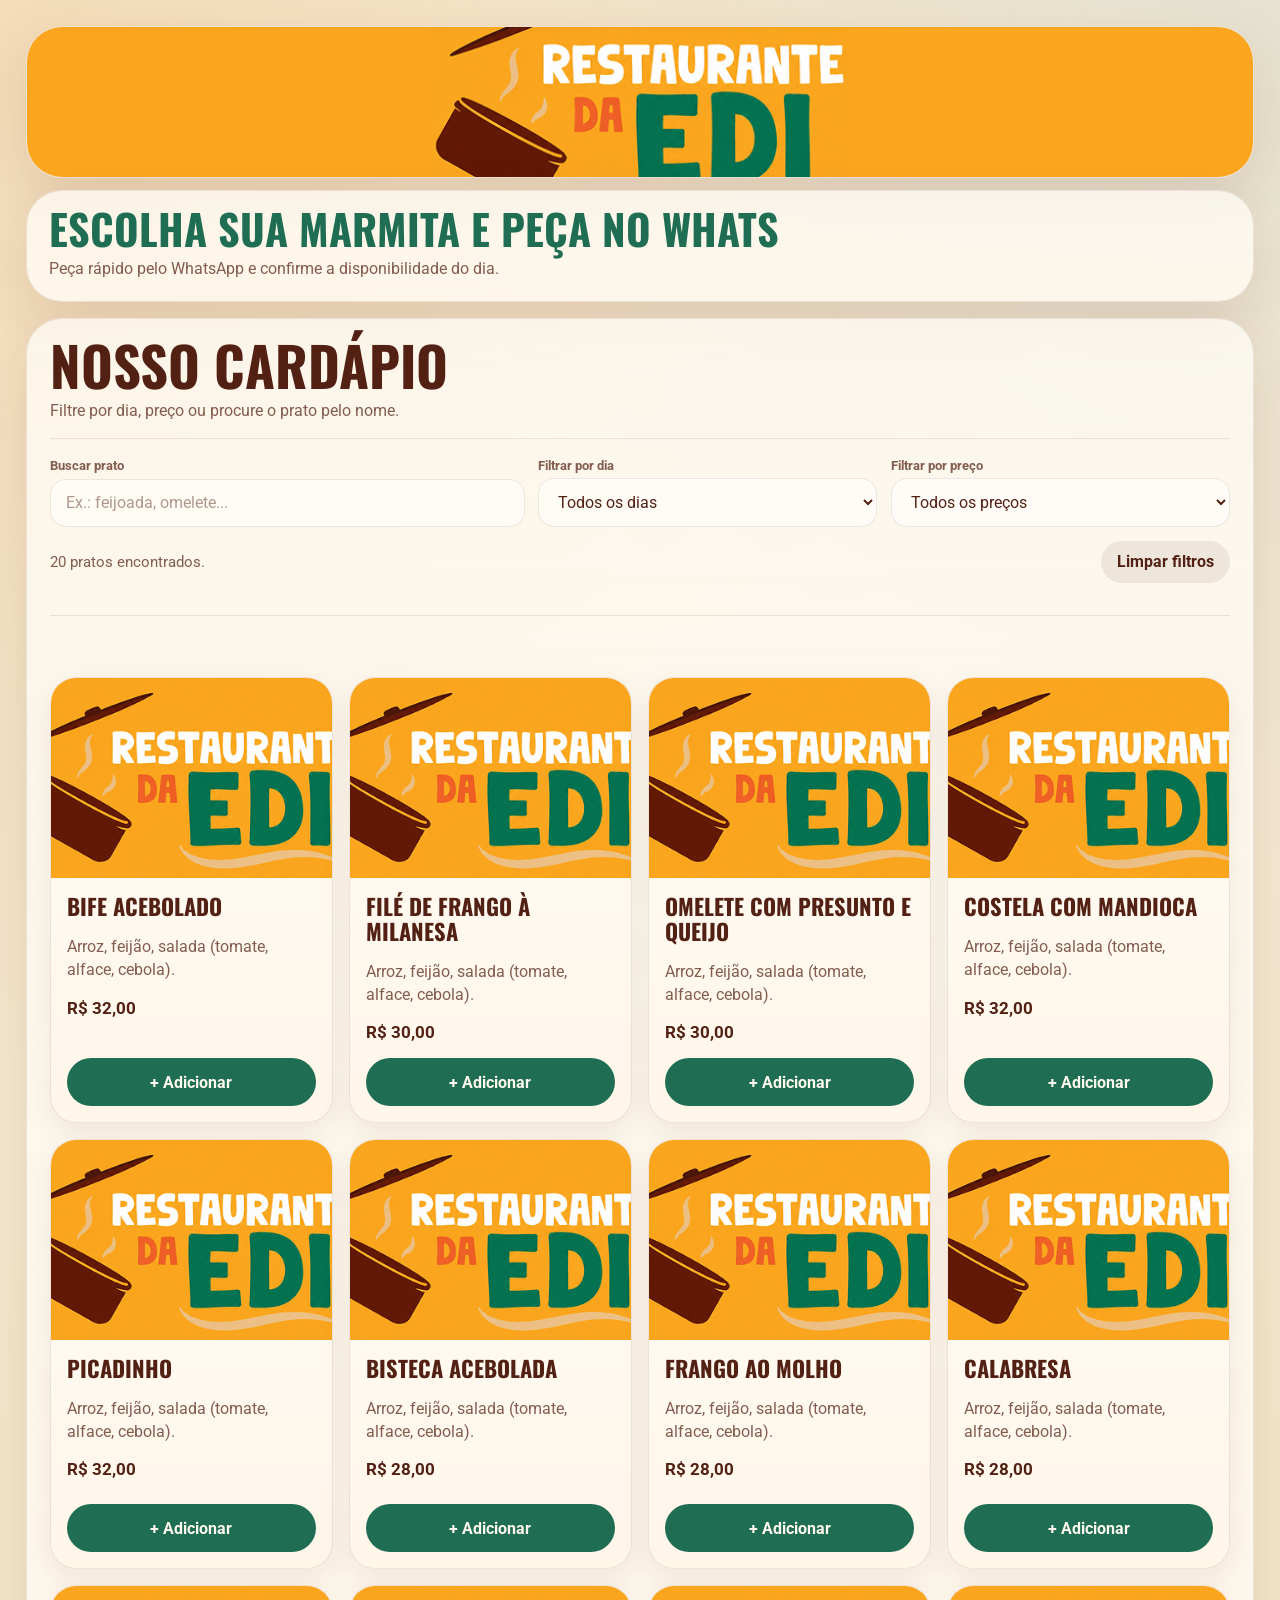
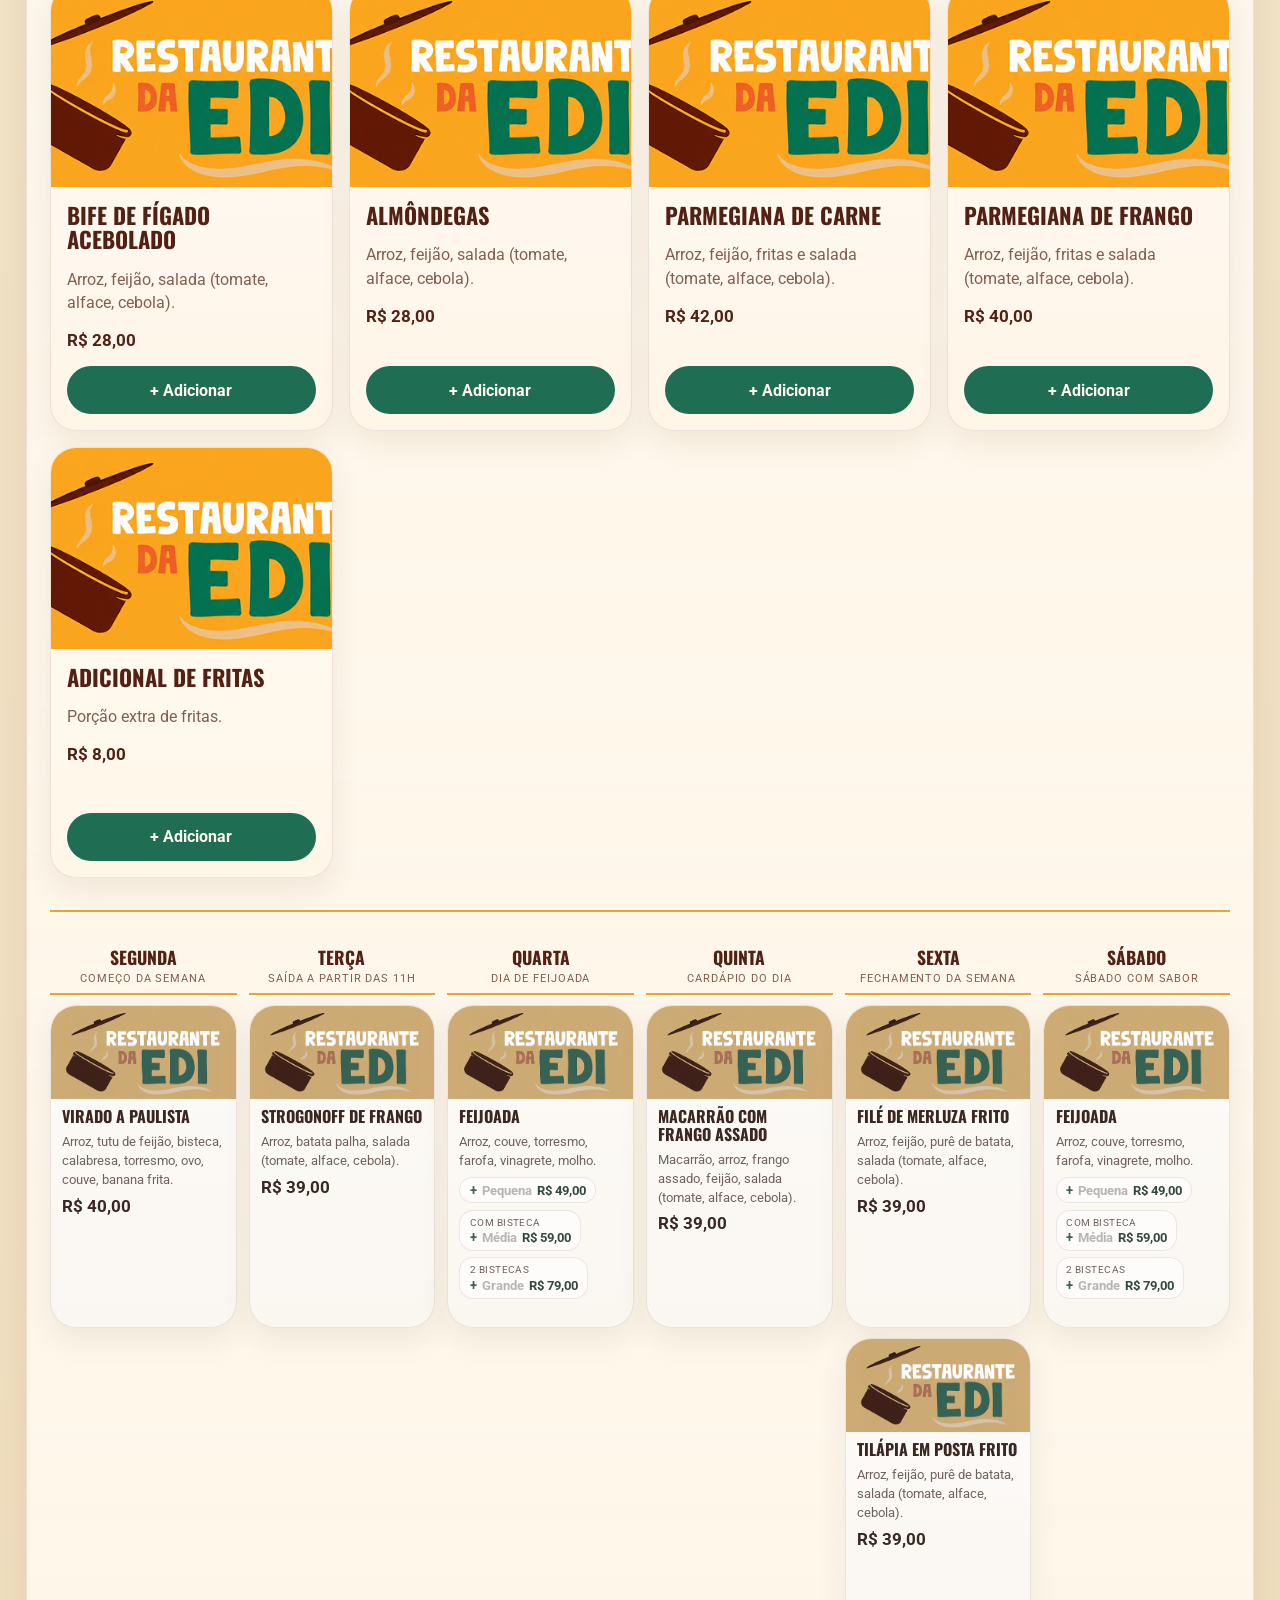
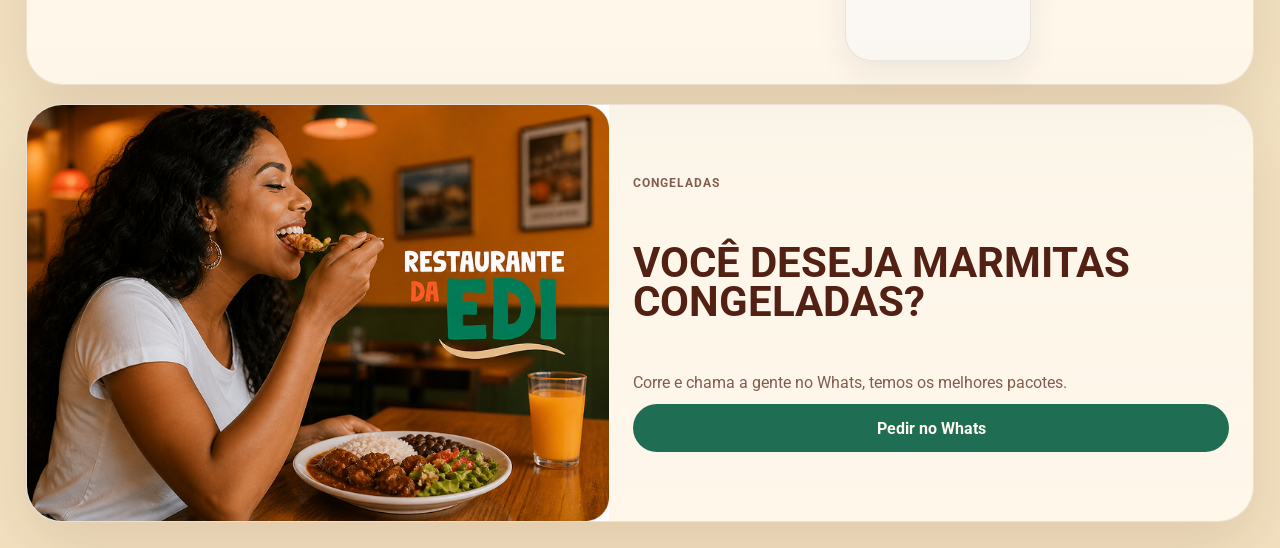
==== index.html @ 96c00e09 "feat: campo de observacoes no carrinho (ex: sem cebola)" ====
<!DOCTYPE html>
<html lang="pt-BR">
  <head>
    <meta charset="UTF-8" />
    <meta name="viewport" content="width=device-width, initial-scale=1.0" />
    <title>Restaurante da Edi | Marmitas do Dia</title>
    <meta
      name="description"
      content="Marmitas do dia do Restaurante da Edi com pedido rápido no WhatsApp."
    />
    <link
      rel="icon"
      href="data:image/svg+xml,%3Csvg xmlns='http://www.w3.org/2000/svg' viewBox='0 0 64 64'%3E%3Crect width='64' height='64' rx='18' fill='%23f5a623'/%3E%3Cpath d='M14 18h36v6H14zm0 11h36v6H14zm0 11h23v6H14z' fill='%23691807'/%3E%3C/svg%3E"
    />
    <link rel="preconnect" href="https://fonts.googleapis.com" />
    <link rel="preconnect" href="https://fonts.gstatic.com" crossorigin />
    <link
      href="https://fonts.googleapis.com/css2?family=Oswald:wght@400;500;600;700&family=Roboto:wght@400;500;700&display=swap"
      rel="stylesheet"
    />
    <link rel="stylesheet" href="./styles.css" />
  </head>
  <body class="site-public">
    <div class="page-shell">
      <main class="menu-page">
        <header class="hero">
          <div class="hero__media">
            <img class="hero__banner" src="./assets/hero.jpg" alt="Restaurante da Edi" />
          </div>
          <div class="hero__copy">
            <h1>Escolha sua marmita e peça no Whats</h1>
            <p class="hero__note">Peça rápido pelo WhatsApp e confirme a disponibilidade do dia.</p>
          </div>
        </header>

        <section class="menu-section" aria-labelledby="cardapio-title">
          <div class="section-header">
            <div>
              <h2 id="cardapio-title">Nosso cardápio</h2>
              <p class="section-header__note">Filtre por dia, preço ou procure o prato pelo nome.</p>
            </div>
          </div>

          <div class="menu-toolbar" aria-label="Busca e filtros">
            <label class="toolbar-field">
              <span>Buscar prato</span>
              <input id="search-input" type="search" placeholder="Ex.: feijoada, omelete..." />
            </label>

            <label class="toolbar-field">
              <span>Filtrar por dia</span>
              <select id="day-filter">
                <option value="todos">Todos os dias</option>
              </select>
            </label>

            <label class="toolbar-field">
              <span>Filtrar por preço</span>
              <select id="price-filter">
                <option value="todos">Todos os preços</option>
                <option value="ate-22">Até R$ 22,00</option>
                <option value="23-24">R$ 23,00 a R$ 24,00</option>
                <option value="25-mais">R$ 25,00 ou mais</option>
              </select>
            </label>
          </div>

          <div class="toolbar-meta" aria-live="polite">
            <p id="results-summary" class="toolbar-meta__summary"></p>
            <button id="clear-filters" class="toolbar-meta__clear" type="button">Limpar filtros</button>
          </div>

          <div class="content-layout">
            <div id="menu-status" class="menu-status" aria-live="polite"></div>
            <div id="menu-container" class="menu-grid"></div>
          </div>
        </section>

        <section class="cta-section" aria-label="Chamada do restaurante">
          <div class="cta-section__media">
            <img class="cta-panel__image" src="./assets/cta.jpg" alt="Cliente no Restaurante da Edi" />
          </div>
          <div class="cta-section__content">
            <p class="cta-panel__eyebrow">Congeladas</p>
            <h3>Você deseja marmitas congeladas?</h3>
            <p>Corre e chama a gente no Whats, temos os melhores pacotes.</p>
            <a class="cta-panel__button" href="#" id="main-whatsapp">Pedir no Whats</a>
          </div>
        </section>
      </main>
    </div>

    <div class="cart-fab" id="cart-fab" aria-label="Abrir carrinho">
      <svg class="cart-fab__icon" viewBox="0 0 511.728 511.728" width="24" height="24" fill="none"><path d="m147.925 379.116c-22.357-1.142-21.936-32.588-.001-33.68 62.135.216 226.021.058 290.132.103 17.535 0 32.537-11.933 36.481-29.017l36.404-157.641c2.085-9.026-.019-18.368-5.771-25.629s-14.363-11.484-23.626-11.484c-25.791 0-244.716-.991-356.849-1.438l-17.775-65.953c-4.267-15.761-18.65-26.768-34.978-26.768h-56.942c-8.284 0-15 6.716-15 15s6.716 15 15 15h56.942c2.811 0 5.286 1.895 6.017 4.592l68.265 253.276c-12.003.436-23.183 5.318-31.661 13.92-8.908 9.04-13.692 21.006-13.471 33.695.442 25.377 21.451 46.023 46.833 46.023h21.872c-3.251 6.824-5.076 14.453-5.076 22.501 0 28.95 23.552 52.502 52.502 52.502s52.502-23.552 52.502-52.502c0-8.049-1.826-15.677-5.077-22.501h94.716c-3.248 6.822-5.073 14.447-5.073 22.493 0 28.95 23.553 52.502 52.502 52.502 28.95 0 52.503-23.553 52.503-52.502 0-8.359-1.974-16.263-5.464-23.285 5.936-1.999 10.216-7.598 10.216-14.207 0-8.284-6.716-15-15-15zm91.799 52.501c0 12.408-10.094 22.502-22.502 22.502s-22.502-10.094-22.502-22.502c0-12.401 10.084-22.491 22.483-22.501h.038c12.399.01 22.483 10.1 22.483 22.501zm167.07 22.494c-12.407 0-22.502-10.095-22.502-22.502 0-12.285 9.898-22.296 22.137-22.493h.731c12.24.197 22.138 10.208 22.138 22.493-.001 12.407-10.096 22.502-22.504 22.502zm74.86-302.233c.089.112.076.165.057.251l-15.339 66.425h-51.942l8.845-67.023 58.149.234c.089.002.142.002.23.113zm-154.645 163.66v-66.984h53.202l-8.84 66.984zm-74.382 0-8.912-66.984h53.294v66.984zm-69.053 0h-.047c-3.656-.001-6.877-2.467-7.828-5.98l-16.442-61.004h54.193l8.912 66.984zm56.149-96.983-9.021-67.799 66.306.267v67.532zm87.286 0v-67.411l66.022.266-8.861 67.145zm-126.588-67.922 9.037 67.921h-58.287l-18.38-68.194zm237.635 164.905h-36.426l8.84-66.984h48.973l-14.137 61.217c-.784 3.396-3.765 5.767-7.25 5.767z" fill="white"/></svg>
      <span class="cart-fab__count" id="cart-count">0</span>
    </div>

    <div class="cart-overlay hidden" id="cart-overlay"></div>
    <div class="cart-drawer hidden" id="cart-drawer">
      <div class="cart-drawer__header">
        <h2>Seu pedido</h2>
        <button class="cart-drawer__close" id="cart-close" type="button">✕</button>
      </div>
      <div class="cart-drawer__items" id="cart-items"></div>
      <div class="cart-drawer__obs">
        <label class="toolbar-field">
          <span>Observações</span>
          <textarea id="cart-obs" rows="2" placeholder="Ex.: sem cebola, sem pimenta..."></textarea>
        </label>
      </div>
      <div class="cart-drawer__footer">
        <div class="cart-drawer__total">
          <span>Total</span>
          <span id="cart-total">R$ 0,00</span>
        </div>
        <a class="cart-drawer__button" href="#" id="cart-whatsapp" target="_blank">Pedir no Whats</a>
      </div>
    </div>

    <div class="toast hidden" id="cart-toast">
      <span>Adicionado ao carrinho</span>
      <span class="toast__sub">Deseja mais algum prato?</span>
    </div>

    <script src="./script.js"></script>
  </body>
</html>
---- styles.css ----
:root {
  --bg: #f5e7cb;
  --surface: rgba(255, 250, 240, 0.9);
  --surface-strong: #f0bf64;
  --surface-soft: rgba(255, 245, 227, 0.84);
  --surface-muted: rgba(112, 46, 16, 0.06);
  --text: #522114;
  --text-soft: rgba(82, 33, 20, 0.72);
  --accent: #e7a43b;
  --accent-deep: #c47e18;
  --green: #1f6d53;
  --green-strong: #16513e;
  --cream: #f3e1ba;
  --line: rgba(82, 33, 20, 0.1);
  --line-strong: rgba(82, 33, 20, 0.22);
  --shadow: 0 22px 60px rgba(87, 34, 13, 0.12);
  --shadow-soft: 0 12px 30px rgba(87, 34, 13, 0.08);
  --radius-xl: 36px;
  --radius-lg: 28px;
  --radius-md: 20px;
}

* {
  box-sizing: border-box;
}

html {
  scroll-behavior: smooth;
}

body {
  margin: 0;
  min-width: 320px;
  background:
    radial-gradient(circle at top left, rgba(231, 164, 59, 0.22), transparent 28%),
    radial-gradient(circle at top right, rgba(31, 109, 83, 0.08), transparent 22%),
    linear-gradient(180deg, #f7ecda 0%, var(--bg) 42%, #f2e1c0 100%);
  color: var(--text);
  font-family: "Roboto", sans-serif;
}

body.site-admin {
  background: linear-gradient(180deg, #f3efe7 0%, #ece6db 100%);
}

a {
  color: inherit;
  text-decoration: none;
}

img {
  display: block;
  max-width: 100%;
}

button,
a {
  -webkit-tap-highlight-color: transparent;
}

textarea,
input,
select,
button {
  font: inherit;
}

.page-shell {
  padding: 1rem;
}

.menu-page {
  max-width: 1240px;
  margin: 0 auto;
}

.hero-shell,
.menu-section,
.cta-section,
.hero__media,
.hero__copy {
  border: 1px solid var(--line);
  border-radius: var(--radius-xl);
  background: linear-gradient(180deg, rgba(255, 252, 246, 0.76), rgba(255, 248, 237, 0.92));
  box-shadow: var(--shadow);
}

.hero {
  display: grid;
  gap: 0.75rem;
}

.hero__media {
  overflow: hidden;
  padding: 0;
}

.hero__banner {
  width: 100%;
  aspect-ratio: 5 / 1;
  object-fit: cover;
  object-position: center;
}

.hero__copy {
  display: grid;
  gap: 0.55rem;
  padding: 1rem 1rem 1.1rem;
}

.hero__eyebrow,
.section-header__eyebrow,
.cta-panel__eyebrow,
.menu-card__eyebrow {
  margin: 0;
  font-size: 0.78rem;
  font-weight: 700;
  letter-spacing: 0.08em;
  text-transform: uppercase;
  color: var(--text-soft);
}

.hero h1,
.section-header h2,
.cta-panel h3,
.menu-card h3,
.admin-card h1,
.admin-card h2 {
  margin: 0;
  font-family: "Oswald", sans-serif;
}

.hero h1 {
  font-size: clamp(2.5rem, 8.5vw, 3.9rem);
  line-height: 0.94;
  text-transform: uppercase;
  color: var(--green);
}

.hero__note {
  margin: 0;
  max-width: 32rem;
  color: var(--text-soft);
  line-height: 1.5;
  font-size: 0.98rem;
}

.menu-section {
  margin-top: 1rem;
  padding: 1.2rem 1rem 1.1rem;
}

.section-header {
  display: grid;
  gap: 0.25rem;
  padding-bottom: 0.9rem;
  border-bottom: 1px solid var(--line);
}

.section-header__admin-link {
  display: inline-flex;
  align-items: center;
  justify-content: center;
  width: fit-content;
  min-height: 2.75rem;
  padding: 0.75rem 1rem;
  border: 1px solid var(--line);
  border-radius: 999px;
  background: rgba(255, 253, 248, 0.94);
  font-weight: 700;
}

body.site-admin .section-header__admin-link {
  background: #fff;
  border-color: rgba(82, 33, 20, 0.14);
}

.section-header h2 {
  font-size: clamp(2rem, 8vw, 3.4rem);
  line-height: 0.92;
  text-transform: uppercase;
}

.section-header__note {
  margin: 0.55rem 0 0;
  max-width: 34rem;
  color: var(--text-soft);
  line-height: 1.5;
}

.content-layout {
  display: grid;
  gap: 1rem;
  padding-top: 1.2rem;
  border-top: 1px solid var(--line);
}

.menu-status {
  min-height: 1.5rem;
  margin: 0;
  color: var(--text-soft);
  font-weight: 600;
}

.menu-status.is-error {
  color: #9f1d15;
}

.menu-status.is-success {
  color: var(--green);
}

.menu-toolbar {
  display: grid;
  gap: 0.85rem;
  padding-top: 1.2rem;
}

.toolbar-meta {
  display: flex;
  flex-wrap: wrap;
  align-items: center;
  justify-content: space-between;
  gap: 0.85rem;
  padding-top: 0.85rem;
  padding-bottom: 2rem;
}

.toolbar-meta__summary {
  margin: 0;
  color: var(--text-soft);
  font-size: 0.95rem;
}

.toolbar-meta__clear {
  border: 0;
  border-radius: 999px;
  background: rgba(82, 33, 20, 0.08);
  color: var(--text);
  padding: 0.72rem 1rem;
  font-weight: 700;
  cursor: pointer;
}

.toolbar-field {
  display: grid;
  gap: 0.35rem;
}

.toolbar-field span {
  font-size: 0.82rem;
  font-weight: 700;
  color: var(--text-soft);
}

.toolbar-field input,
.toolbar-field select,
textarea {
  width: 100%;
  min-height: 3rem;
  padding: 0.8rem 0.95rem;
  border: 1px solid var(--line);
  border-radius: 16px;
  background: rgba(255, 253, 248, 0.92);
  color: var(--text);
  box-shadow: inset 0 1px 0 rgba(255, 255, 255, 0.55);
}

textarea {
  min-height: 7rem;
  resize: vertical;
}

.toolbar-field input::placeholder {
  color: rgba(82, 33, 20, 0.46);
}

.menu-grid {
  display: block;
}

.menu-grid__empty {
  text-align: center;
  color: var(--text-soft);
  padding: 2rem 0;
}

.menu-daily-grid {
  display: grid;
  gap: 1rem;
  grid-template-columns: repeat(2, minmax(0, 1fr));
  padding-bottom: 2rem;
  border-bottom: 2px solid var(--accent);
  margin-bottom: 1.5rem;
}

.menu-days-row {
  display: grid;
  gap: 0.75rem;
  grid-template-columns: repeat(2, minmax(0, 1fr));
}

.menu-day-column {
  min-width: 0;
}

.menu-day-column__header {
  padding: 0.5rem 0.25rem;
  text-align: center;
  border-bottom: 2px solid var(--accent);
  margin-bottom: 0.65rem;
}

.menu-day-column__title {
  margin: 0;
  font-family: "Oswald", sans-serif;
  font-size: 1.1rem;
  text-transform: uppercase;
  color: var(--text);
}

.menu-day-column__kicker {
  margin: 0.15rem 0 0;
  font-size: 0.7rem;
  text-transform: uppercase;
  letter-spacing: 0.08em;
  color: var(--text-soft);
}

.menu-day-column--today .menu-day-column__header {
  background: linear-gradient(180deg, rgba(231, 164, 59, 0.12), transparent);
  border-bottom-color: var(--accent);
  border-radius: 14px 14px 0 0;
}

.menu-day-column--today .menu-day-column__title {
  color: var(--accent-deep);
}

.menu-day-column__badge {
  display: inline-flex;
  margin: 0.15rem 0 0;
  padding: 0.1rem 0.5rem;
  border-radius: 999px;
  background: var(--accent);
  color: #fff;
  font-size: 0.65rem;
  font-weight: 700;
  text-transform: uppercase;
  letter-spacing: 0.06em;
}

.menu-day-column__dishes {
  display: grid;
  gap: 0.65rem;
}

.menu-day-column .menu-card__photo {
  aspect-ratio: 4 / 2;
}

.menu-day-column .menu-card__body {
  gap: 0.4rem;
  padding: 0.6rem 0.7rem 0.7rem;
}

.menu-day-column .menu-card h3 {
  font-size: 1rem;
}

.menu-day-column .menu-card__description {
  font-size: 0.82rem;
}

.menu-day-column .menu-card__button {
  min-height: 2.2rem;
  padding: 0.55rem 0.8rem;
  font-size: 0.85rem;
}

.menu-card {
  overflow: hidden;
  display: flex;
  flex-direction: column;
  border: 1px solid var(--line);
  border-radius: 26px;
  background: linear-gradient(180deg, rgba(255, 251, 246, 0.98), rgba(255, 246, 232, 0.98));
  box-shadow: var(--shadow-soft);
  transition:
    transform 180ms ease,
    box-shadow 180ms ease,
    border-color 180ms ease;
}

.menu-card:hover,
.menu-card:focus-within {
  transform: translateY(-4px);
  box-shadow: 0 22px 50px rgba(87, 34, 13, 0.14);
  border-color: var(--line-strong);
}

.menu-card__photo {
  aspect-ratio: 4 / 2.85;
  background: var(--cream);
}

.menu-card__photo img {
  width: 100%;
  height: 100%;
  object-fit: cover;
}

.menu-card__body {
  display: flex;
  flex-direction: column;
  gap: 1rem;
  padding: 1rem;
  flex: 1;
}

.menu-card h3 {
  font-size: 1.4rem;
  line-height: 1.1;
  text-transform: uppercase;
}

.menu-card__description {
  margin: 0;
  color: var(--text-soft);
  line-height: 1.45;
}

.menu-card__price {
  display: inline-flex;
  width: fit-content;
  font-weight: 700;
  font-size: 1.05rem;
}

.menu-card__price--old {
  color: rgba(82, 33, 20, 0.58);
  text-decoration: line-through;
  font-size: 0.9rem;
  margin-left: 0.5rem;
}

.menu-card__button,
.cta-panel__button {
  display: inline-flex;
  align-items: center;
  justify-content: center;
  min-height: 3rem;
  padding: 0.9rem 1.15rem;
  border-radius: 999px;
  border: 0;
  background: var(--green);
  color: #fff9ef;
  font-weight: 700;
  cursor: pointer;
  transition:
    transform 180ms ease,
    background-color 180ms ease;
}

.menu-card__button {
  width: 100%;
  margin-top: auto;
}

.menu-card__button:hover,
.menu-card__button:focus-visible,
.cta-panel__button:hover,
.cta-panel__button:focus-visible {
  transform: translateY(-2px);
  background: var(--green-strong);
}

.menu-card__variants {
  display: flex;
  flex-wrap: wrap;
  gap: 0.4rem;
}

.menu-card__variant {
  display: flex;
  flex-direction: column;
  gap: 0.1rem;
  padding: 0.3rem 0.6rem;
  border: 1.5px solid var(--line);
  border-radius: 14px;
  background: rgba(255, 253, 248, 0.92);
  cursor: pointer;
  font-size: 0.8rem;
  transition: border-color 150ms ease, background-color 150ms ease;
}

.menu-card__variant-row {
  display: flex;
  align-items: center;
  gap: 0.3rem;
}

.menu-card__variant:hover {
  border-color: var(--accent);
}

.menu-card__variant.is-selected {
  border-color: var(--green);
  background: rgba(31, 109, 83, 0.08);
}

.menu-card__variant-desc {
  font-size: 0.65rem;
  color: var(--text-soft);
  text-transform: uppercase;
  letter-spacing: 0.04em;
}

.menu-card__variant-plus {
  font-weight: 700;
  color: var(--green);
}

.menu-card__variant-label {
  font-weight: 700;
}

.menu-card__variant-price {
  font-weight: 700;
  color: var(--green-strong);
}

.menu-card--disabled {
  opacity: 0.45;
  pointer-events: none;
  filter: grayscale(0.6);
}

.menu-card--today {
  border-color: var(--accent);
  box-shadow: 0 0 0 2px rgba(231, 164, 59, 0.25), var(--shadow-soft);
}

.menu-card--today .menu-card__button {
  background: var(--accent-deep);
}

.menu-card--variants .menu-card__button {
  margin-top: 0.5rem;
}

.hidden {
  display: none !important;
}

.admin-page {
  padding-bottom: 3rem;
}

.admin-auth-shell {
  min-height: 100vh;
  display: grid;
  place-items: center;
}

.admin-auth-card {
  width: min(100%, 520px);
  padding: 2rem 1.5rem;
  border: 1px solid rgba(82, 33, 20, 0.12);
  border-radius: 28px;
  background: rgba(255, 255, 255, 0.92);
  box-shadow: 0 18px 40px rgba(53, 35, 25, 0.08);
}

.admin-auth-card h1 {
  margin: 0 0 1.25rem;
  font-family: "Oswald", sans-serif;
  font-size: clamp(2rem, 5vw, 3rem);
  line-height: 0.95;
  text-transform: uppercase;
  text-align: center;
}

.admin-card {
  border: 1px solid var(--line);
  border-radius: var(--radius-xl);
  background: linear-gradient(180deg, rgba(255, 255, 255, 0.94), rgba(249, 247, 243, 0.98));
  box-shadow: 0 18px 40px rgba(53, 35, 25, 0.08);
  padding: 1.15rem;
}

.admin-card--nested {
  padding: 1rem;
  background: linear-gradient(180deg, rgba(255, 255, 255, 0.96), rgba(245, 241, 235, 0.96));
}

.admin-intro {
  max-width: 42rem;
  color: var(--text-soft);
  line-height: 1.5;
}

.admin-auth,
.admin-form {
  display: grid;
  gap: 0.9rem;
}

.admin-auth {
  margin-top: 0;
}

.admin-auth__button {
  justify-content: center;
}

.admin-panel {
  margin-top: 1.25rem;
}

.admin-grid {
  display: grid;
  gap: 1rem;
}

  .admin-list-header,
  .admin-actions,
  .admin-list__actions,
  .admin-form__row,
  .admin-checkboxes {
    grid-template-columns: repeat(2, minmax(0, 1fr));
  }

  .admin-list__item {
    grid-template-columns: 140px 1fr auto;
    align-items: center;
  }

  .admin-list__item .admin-list__actions {
    grid-column: auto;
  }

  .admin-auth {
    grid-template-columns: 1fr;
  }

.admin-list {
  display: grid;
  gap: 0.85rem;
}

.admin-list__item {
  display: grid;
  gap: 0.85rem;
  padding: 1rem;
  border: 1px solid rgba(82, 33, 20, 0.12);
  border-radius: var(--radius-md);
  background: #fff;
  align-items: start;
  grid-template-columns: 120px 1fr;
}

.admin-list__item .admin-list__actions {
  grid-column: 1 / -1;
}

.admin-list__visual {
  overflow: hidden;
  border-radius: 18px;
  background: var(--cream);
  aspect-ratio: 4 / 2.6;
}

.admin-list__thumb {
  width: 100%;
  height: 100%;
  object-fit: cover;
  display: block;
}

.admin-list__content {
  display: grid;
  gap: 0.35rem;
}

.admin-list__content h3 {
  margin: 0;
  font-family: "Oswald", sans-serif;
  font-size: 1.3rem;
  line-height: 1;
  text-transform: uppercase;
}

.admin-card h1,
.admin-card h2,
.admin-list__item h3 {
  text-transform: uppercase;
}

.admin-list__item p {
  margin: 0.35rem 0 0;
}

.admin-list__meta {
  display: flex;
  flex-wrap: wrap;
  gap: 0.5rem;
  margin-top: 0.75rem;
}

.admin-list__meta span,
.admin-list__eyebrow {
  display: inline-flex;
  width: fit-content;
  font-size: 0.85rem;
}

.admin-list__meta span {
  padding: 0.25rem 0.55rem;
  border-radius: 999px;
  background: rgba(255, 255, 255, 0.8);
  font-weight: 700;
}

.admin-list__eyebrow {
  font-weight: 700;
  letter-spacing: 0.06em;
  text-transform: uppercase;
  color: var(--text-soft);
}

.admin-secondary-button,
.admin-danger-button {
  display: inline-flex;
  align-items: center;
  justify-content: center;
  min-height: 2.75rem;
  padding: 0.8rem 1rem;
  border: 1px solid var(--line);
  border-radius: 18px;
  background: #fff;
  color: var(--text);
  font-weight: 700;
  cursor: pointer;
}

.admin-danger-button {
  border-color: rgba(159, 29, 21, 0.18);
  color: #9f1d15;
}

.admin-checkbox {
  display: inline-flex;
  align-items: center;
  gap: 0.5rem;
  font-weight: 700;
}

body.site-admin .toolbar-field input,
body.site-admin .toolbar-field select,
body.site-admin textarea {
  background: #fff;
}

body.site-admin .cta-panel__button {
  background: #2b5f4d;
}

body.site-admin .cta-panel__button:hover,
body.site-admin .cta-panel__button:focus-visible {
  background: #1d4739;
}

.admin-preview {
  display: none;
  overflow: hidden;
  border-radius: 18px;
  background: var(--cream);
  aspect-ratio: 4 / 2.6;
}

.admin-preview.is-visible {
  display: block;
}

.admin-preview img {
  width: 100%;
  height: 100%;
  object-fit: cover;
  display: block;
}

.admin-upload {
  position: relative;
  display: grid;
  place-items: center;
  min-height: 140px;
  padding: 1rem;
  border: 2px dashed var(--line-strong);
  border-radius: var(--radius-md);
  background: rgba(255, 253, 248, 0.92);
  cursor: pointer;
  transition: background-color 180ms ease, border-color 180ms ease;
}

.admin-upload:hover,
.admin-upload.is-dragover {
  background: rgba(231, 164, 59, 0.12);
  border-color: var(--accent);
}

.admin-upload__prompt {
  text-align: center;
  color: var(--text-soft);
}

.admin-upload__prompt p {
  margin: 0;
}

.admin-upload__link {
  display: inline;
  padding: 0;
  border: 0;
  background: none;
  color: var(--green);
  font-weight: 700;
  text-decoration: underline;
  cursor: pointer;
}

.admin-upload__hint {
  margin-top: 0.35rem !important;
  font-size: 0.82rem;
  opacity: 0.8;
}

.admin-upload__progress {
  position: absolute;
  inset: auto 1rem 0.6rem 1rem;
  display: none;
  height: 4px;
  border-radius: 999px;
  background: rgba(82, 33, 20, 0.12);
  overflow: hidden;
}

.admin-upload__progress.is-active {
  display: block;
}

.admin-upload__bar {
  width: 0%;
  height: 100%;
  border-radius: 999px;
  background: var(--green);
  transition: width 120ms ease;
}

.cta-panel__image {
  width: 100%;
  height: 100%;
  object-fit: cover;
}

.cta-section {
  display: grid;
  gap: 0;
  overflow: hidden;
  margin-top: 1.2rem;
}

.cta-section__media {
  min-height: 220px;
}

.cta-section__content {
  display: grid;
  gap: 0.55rem;
  padding: 1.2rem 1rem;
}

.cta-section h3 {
  font-size: clamp(1.8rem, 5vw, 2.6rem);
  line-height: 0.94;
  text-transform: uppercase;
}

.cta-section p {
  margin: 0;
  color: var(--text-soft);
  line-height: 1.5;
}

.cart-fab {
  position: fixed;
  bottom: 1.5rem;
  right: 1.5rem;
  width: 3.5rem;
  height: 3.5rem;
  border-radius: 50%;
  background: var(--green);
  color: #fff;
  display: none;
  align-items: center;
  justify-content: center;
  box-shadow: 0 6px 24px rgba(0, 0, 0, 0.2);
  cursor: pointer;
  z-index: 100;
  border: 0;
  transition: transform 150ms ease;
}

.cart-fab:hover {
  transform: scale(1.08);
}

.cart-fab.is-visible {
  display: flex;
}

.cart-fab__icon {
  display: flex;
  align-items: center;
  justify-content: center;
}

.cart-fab__count {
  position: absolute;
  top: -4px;
  right: -4px;
  min-width: 1.35rem;
  height: 1.35rem;
  border-radius: 999px;
  background: #c0392b;
  font-size: 0.72rem;
  font-weight: 700;
  display: flex;
  align-items: center;
  justify-content: center;
  padding: 0 4px;
}

.cart-overlay {
  position: fixed;
  inset: 0;
  background: rgba(0, 0, 0, 0.35);
  z-index: 200;
}

.cart-drawer {
  position: fixed;
  right: 0;
  top: 0;
  bottom: 0;
  width: min(100%, 400px);
  background: #fffdf6;
  z-index: 300;
  display: flex;
  flex-direction: column;
  box-shadow: -4px 0 30px rgba(0, 0, 0, 0.12);
  overflow: hidden;
}

.cart-drawer__header {
  display: flex;
  align-items: center;
  justify-content: space-between;
  padding: 1rem 1.15rem;
  border-bottom: 1px solid var(--line);
}

.cart-drawer__header h2 {
  margin: 0;
  font-family: "Oswald", sans-serif;
  font-size: 1.3rem;
  text-transform: uppercase;
}

.cart-drawer__close {
  width: 2.2rem;
  height: 2.2rem;
  border-radius: 50%;
  border: 0;
  background: rgba(82, 33, 20, 0.06);
  font-size: 1rem;
  color: var(--text);
  cursor: pointer;
  display: flex;
  align-items: center;
  justify-content: center;
}

.cart-drawer__items {
  flex: 1;
  overflow-y: auto;
  padding: 0.75rem 1.15rem;
}

.cart-drawer__obs {
  padding: 0.75rem 1.15rem;
  border-top: 1px solid rgba(82, 33, 20, 0.08);
}

.cart-drawer__obs textarea {
  min-height: 3.5rem;
  font-size: 0.88rem;
}

.cart-drawer__footer {
  padding: 0.85rem 1.15rem;
  border-top: 1px solid var(--line);
}

.cart-drawer__total {
  display: flex;
  justify-content: space-between;
  font-weight: 700;
  font-size: 1.1rem;
  margin-bottom: 0.75rem;
}

.cart-drawer__button {
  display: flex;
  align-items: center;
  justify-content: center;
  width: 100%;
  min-height: 3rem;
  border-radius: 999px;
  background: var(--green);
  color: #fff;
  font-weight: 700;
  transition: background-color 180ms ease;
}

.cart-drawer__button:hover {
  background: var(--green-strong);
}

.cart-item {
  display: flex;
  align-items: center;
  justify-content: space-between;
  padding: 0.65rem 0;
  border-bottom: 1px solid rgba(82, 33, 20, 0.06);
  gap: 0.5rem;
}

.cart-item__info {
  display: grid;
  gap: 0.15rem;
}

.cart-item__name {
  font-weight: 700;
  font-size: 0.95rem;
}

.cart-item__day {
  font-size: 0.75rem;
  color: var(--text-soft);
}

.cart-item__price {
  font-weight: 700;
  color: var(--green-strong);
  font-size: 0.9rem;
}

.cart-item__qty {
  display: flex;
  align-items: center;
  gap: 0.5rem;
  flex-shrink: 0;
}

.cart-item__btn {
  width: 1.8rem;
  height: 1.8rem;
  border-radius: 50%;
  border: 1px solid var(--line);
  background: #fff;
  font-weight: 700;
  font-size: 0.95rem;
  cursor: pointer;
  display: flex;
  align-items: center;
  justify-content: center;
  color: var(--text);
}

.cart-item__btn:hover {
  background: rgba(82, 33, 20, 0.04);
}

.toast {
  position: fixed;
  bottom: 6rem;
  left: 50%;
  transform: translateX(-50%);
  display: flex;
  flex-direction: column;
  align-items: center;
  gap: 0.2rem;
  padding: 0.8rem 1.5rem;
  background: var(--green-strong);
  color: #fff;
  border-radius: 16px;
  font-weight: 700;
  font-size: 0.95rem;
  z-index: 150;
  box-shadow: 0 8px 30px rgba(0, 0, 0, 0.18);
  animation: toast-in 300ms ease;
  pointer-events: none;
}

.toast__sub {
  font-weight: 400;
  font-size: 0.8rem;
  opacity: 0.85;
}

@keyframes toast-in {
  from {
    opacity: 0;
    transform: translateX(-50%) translateY(12px);
  }
  to {
    opacity: 1;
    transform: translateX(-50%) translateY(0);
  }
}

.hero,
.menu-section,
.menu-card,
.cta-section {
  animation: rise 520ms ease both;
}

.menu-card:nth-child(2) {
  animation-delay: 60ms;
}

.menu-card:nth-child(3) {
  animation-delay: 100ms;
}

.menu-card:nth-child(4) {
  animation-delay: 140ms;
}

@keyframes rise {
  from {
    opacity: 0;
    transform: translateY(16px);
  }
  to {
    opacity: 1;
    transform: translateY(0);
  }
}

@media (min-width: 720px) {
  .page-shell {
    padding: 1.3rem;
  }

  .hero__copy,
  .menu-section {
    padding-inline: 1.2rem;
  }

  .hero__copy {
    grid-template-columns: minmax(0, 1fr);
    padding: 1.1rem 1.3rem 1.2rem;
  }

  .section-header {
    grid-template-columns: 1fr auto;
    align-items: end;
  }

  .menu-toolbar {
    grid-template-columns: 1.4fr 1fr 1fr;
    align-items: end;
  }

  .admin-auth,
  .admin-form__row,
  .admin-list-header,
  .admin-actions,
  .admin-list__actions,
  .admin-checkboxes {
    grid-template-columns: repeat(2, minmax(0, 1fr));
  }

  .admin-auth {
    grid-template-columns: 1fr;
  }

  .menu-daily-grid {
    grid-template-columns: repeat(4, minmax(0, 1fr));
  }

  .menu-days-row {
    grid-template-columns: repeat(3, minmax(0, 1fr));
  }

  .menu-day__items,
  .admin-grid {
    grid-template-columns: repeat(2, minmax(0, 1fr));
  }

  .cta-section {
    grid-template-columns: minmax(280px, 0.95fr) minmax(0, 1.05fr);
    align-items: stretch;
  }
}

@media (min-width: 980px) {
  .page-shell {
    padding: 1.6rem;
  }

  .hero__copy {
    padding: 1.15rem 1.4rem 1.25rem;
  }

  .hero h1 {
    font-size: 42px;
  }

  .hero__banner {
    height: 150px;
    aspect-ratio: auto;
  }

  .menu-section {
    padding: 1.35rem 1.45rem 1.45rem;
  }

  .content-layout {
    padding-top: 1.35rem;
  }

  .menu-daily-grid {
    grid-template-columns: repeat(4, minmax(0, 1fr));
  }

  .menu-days-row {
    grid-template-columns: repeat(6, minmax(0, 1fr));
  }

  .menu-card__body {
    min-height: 228px;
    align-content: start;
  }

  .cta-section__media {
    min-height: 100%;
  }

  .cta-section__content {
    align-content: center;
    padding: 1.5rem;
  }
}

@media (min-width: 1180px) {
  .menu-grid {
    gap: 1.2rem;
    grid-template-columns: repeat(4, minmax(0, 1fr));
  }

  .menu-daily-grid {
    grid-template-columns: repeat(4, minmax(0, 1fr));
  }

  .menu-day__items {
    grid-template-columns: repeat(3, minmax(0, 1fr));
  }
}

@media (max-width: 430px) {
  .hero h1 {
    font-size: clamp(2.6rem, 10vw, 3.4rem);
  }

  .menu-card h3 {
    font-size: 1.5rem;
  }
}

@media (prefers-reduced-motion: reduce) {
  html {
    scroll-behavior: auto;
  }

  *,
  *::before,
  *::after {
    animation: none !important;
    transition: none !important;
  }
}
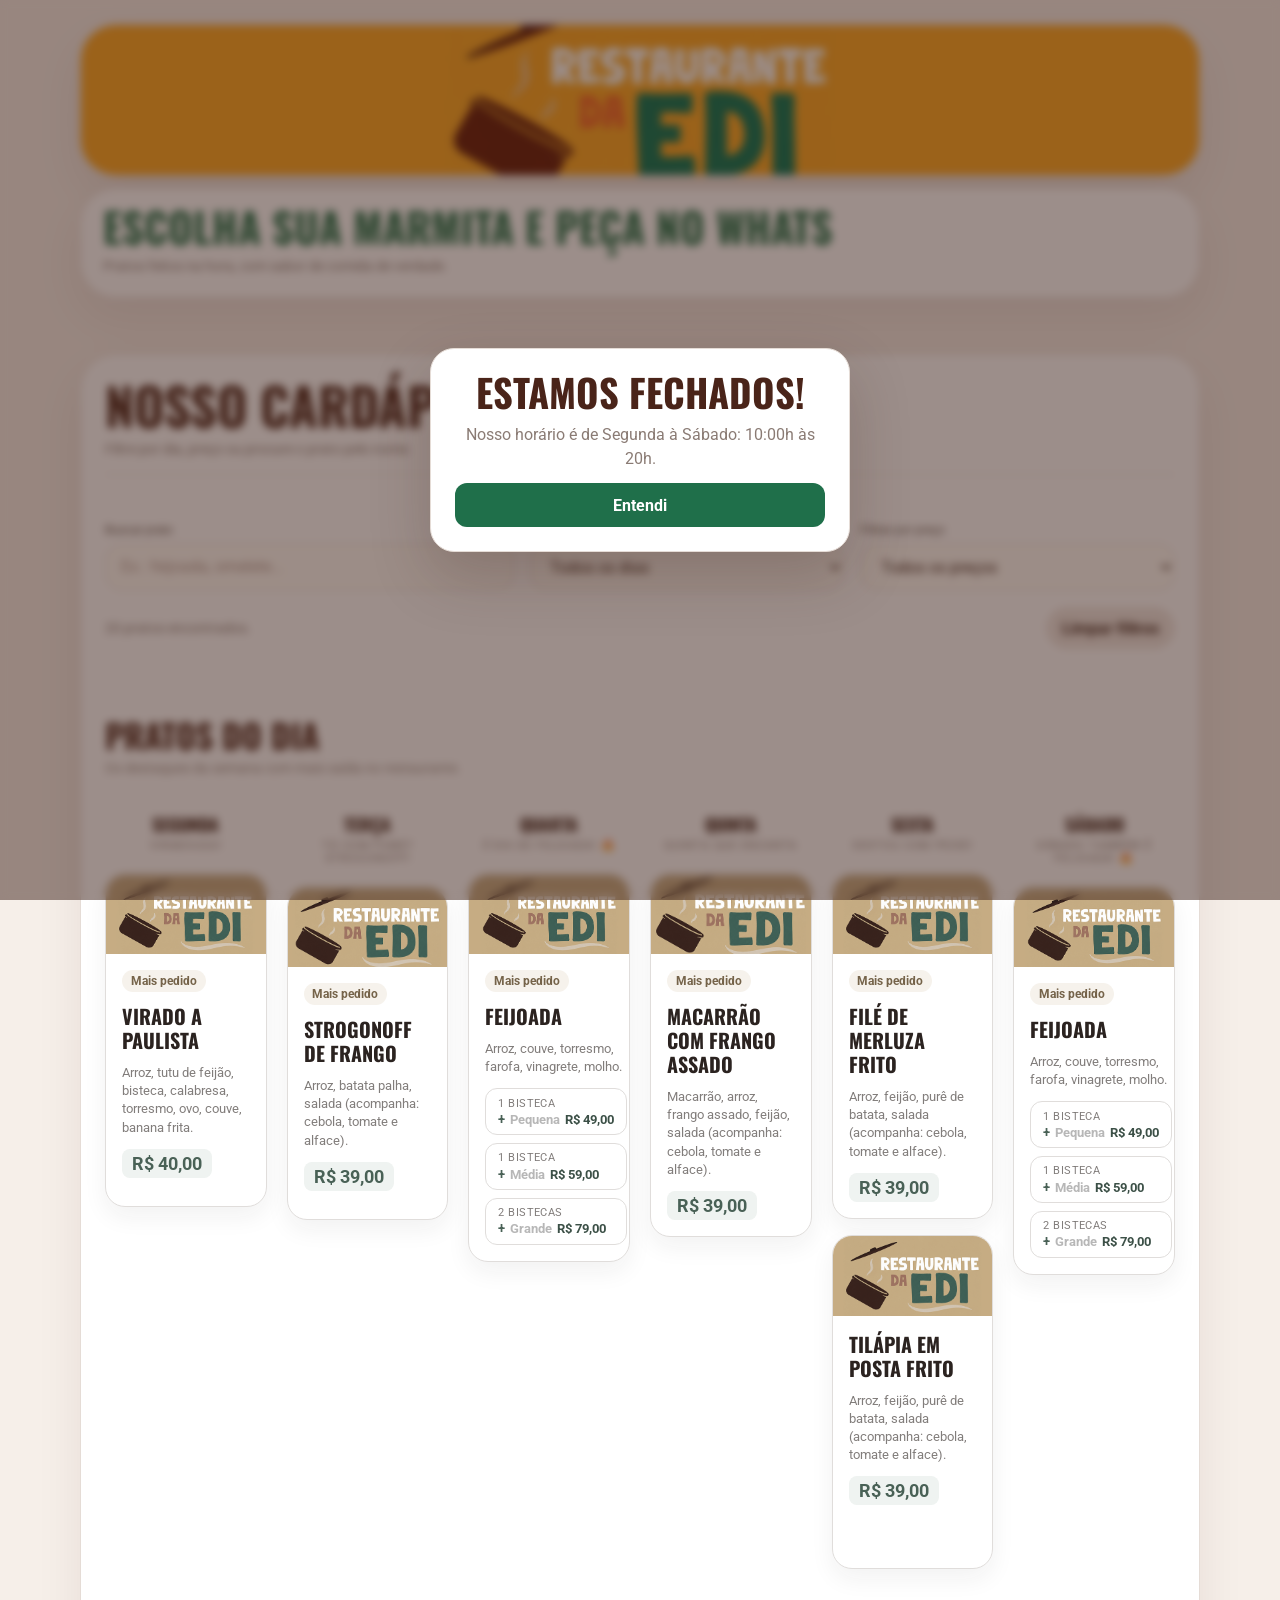
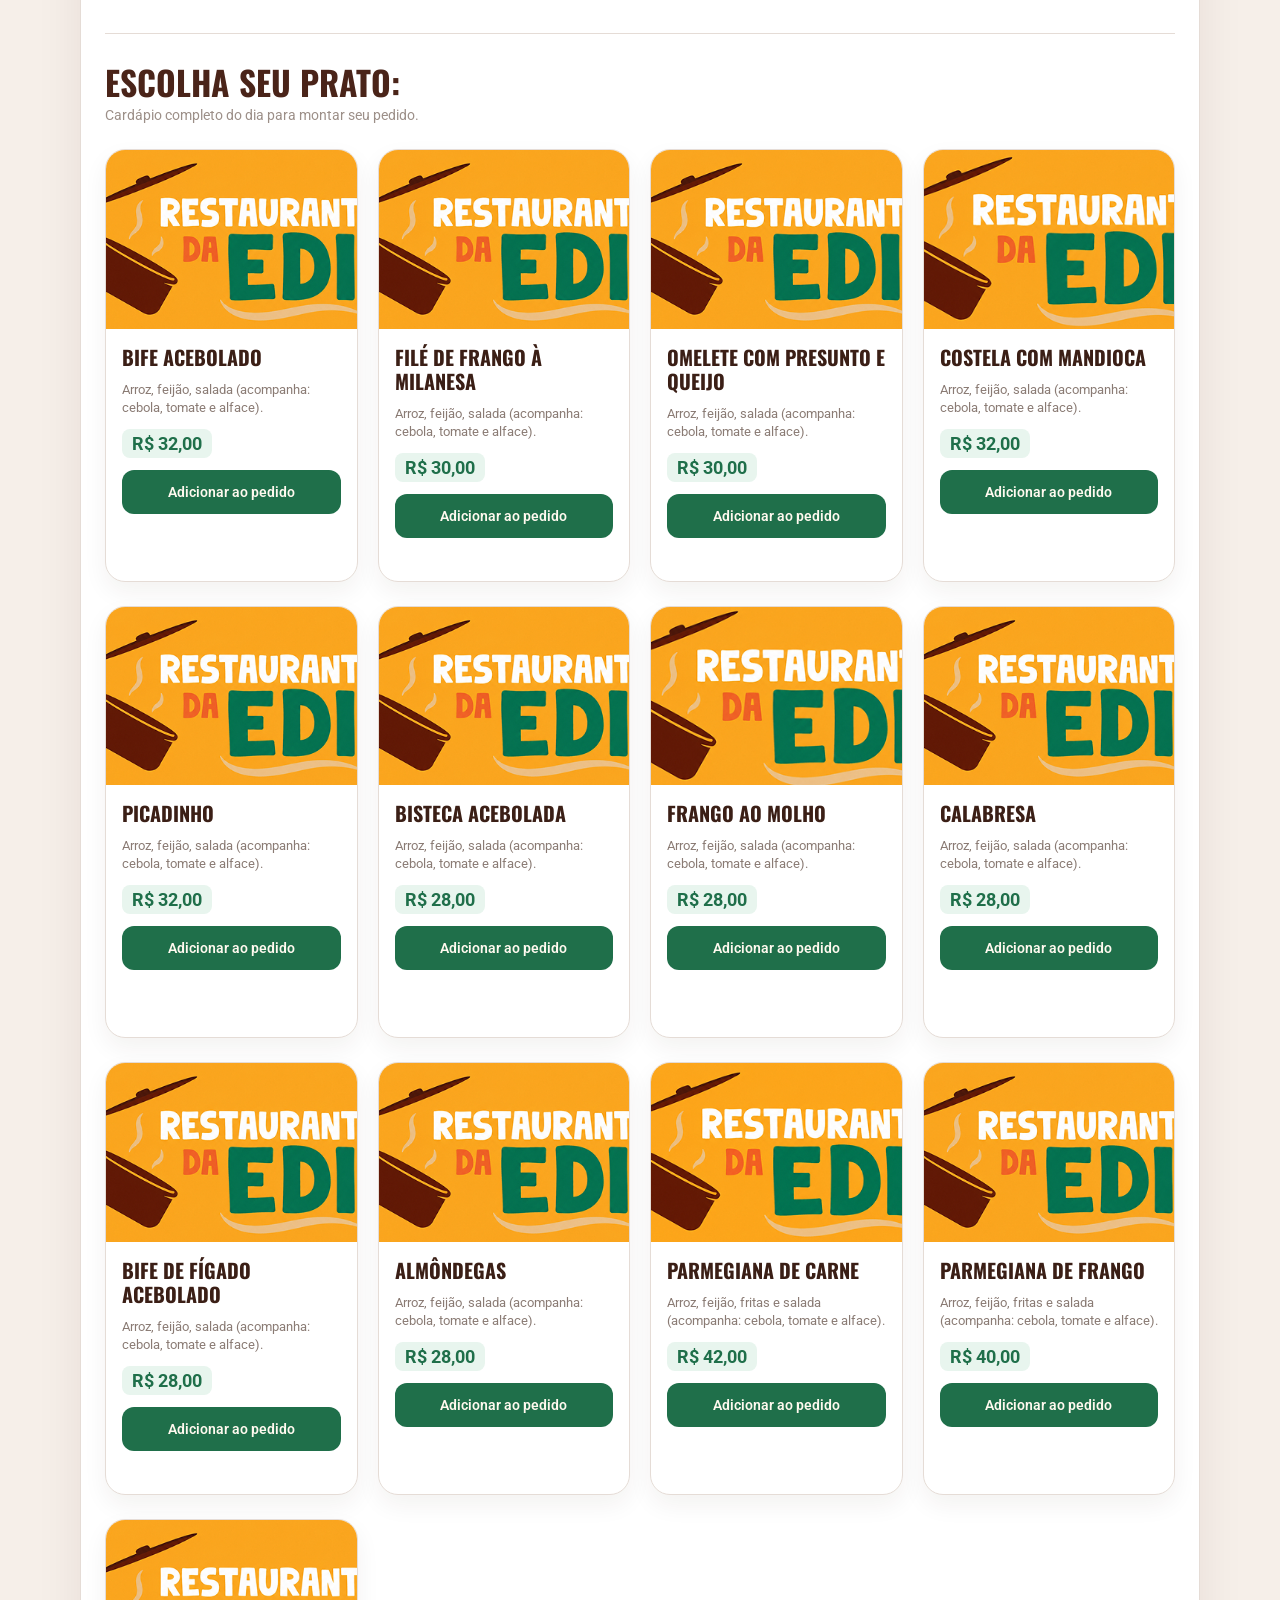
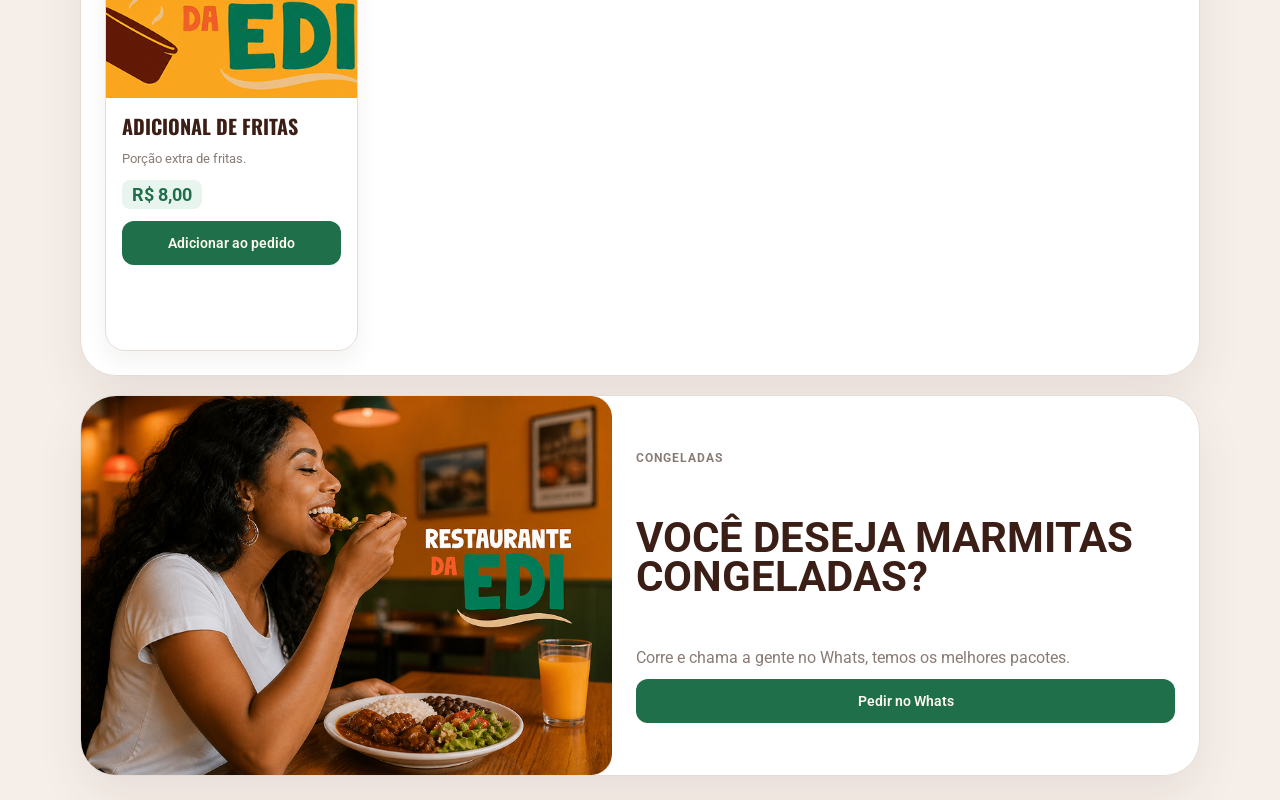
==== commit cfbb0f50: "feat: refresh cardapio ui and photo mapping" ====
--- a/index.html
+++ b/index.html
@@ -29,7 +29,7 @@
           </div>
           <div class="hero__copy">
             <h1>Escolha sua marmita e peça no Whats</h1>
-            <p class="hero__note">Peça rápido pelo WhatsApp e confirme a disponibilidade do dia.</p>
+            <p class="hero__note">Pratos feitos na hora, com sabor de comida de verdade.</p>
           </div>
         </header>
 
@@ -58,9 +58,9 @@
               <span>Filtrar por preço</span>
               <select id="price-filter">
                 <option value="todos">Todos os preços</option>
-                <option value="ate-22">Até R$ 22,00</option>
-                <option value="23-24">R$ 23,00 a R$ 24,00</option>
-                <option value="25-mais">R$ 25,00 ou mais</option>
+                <option value="ate-30">Até R$30</option>
+                <option value="ate-40">Até R$40</option>
+                <option value="40-mais">Acima de R$40</option>
               </select>
             </label>
           </div>
@@ -122,6 +122,15 @@
       <span class="toast__sub">Deseja mais algum prato?</span>
     </div>
 
+    <div class="site-overlay hidden" id="closed-overlay" aria-hidden="true">
+      <div class="site-overlay__backdrop"></div>
+      <div class="site-overlay__dialog" role="dialog" aria-modal="true" aria-labelledby="closed-overlay-title">
+        <h2 id="closed-overlay-title">Estamos fechados!</h2>
+        <p>Nosso horário é de Segunda à Sábado: 10:00h às 20h.</p>
+        <button class="site-overlay__button" id="closed-overlay-close" type="button">Entendi</button>
+      </div>
+    </div>
+
     <script src="./script.js"></script>
   </body>
 </html>
--- a/styles.css
+++ b/styles.css
@@ -1,20 +1,20 @@
 :root {
-  --bg: #f5e7cb;
-  --surface: rgba(255, 250, 240, 0.9);
-  --surface-strong: #f0bf64;
-  --surface-soft: rgba(255, 245, 227, 0.84);
-  --surface-muted: rgba(112, 46, 16, 0.06);
-  --text: #522114;
-  --text-soft: rgba(82, 33, 20, 0.72);
-  --accent: #e7a43b;
-  --accent-deep: #c47e18;
-  --green: #1f6d53;
-  --green-strong: #16513e;
-  --cream: #f3e1ba;
-  --line: rgba(82, 33, 20, 0.1);
-  --line-strong: rgba(82, 33, 20, 0.22);
-  --shadow: 0 22px 60px rgba(87, 34, 13, 0.12);
-  --shadow-soft: 0 12px 30px rgba(87, 34, 13, 0.08);
+  --bg: #f6efe9;
+  --surface: #ffffff;
+  --surface-strong: #f59e0b;
+  --surface-soft: #ffffff;
+  --surface-muted: rgba(59, 31, 22, 0.04);
+  --text: #3b1f16;
+  --text-soft: #8a7b74;
+  --accent: #f59e0b;
+  --accent-deep: #d97706;
+  --green: #1f6f4a;
+  --green-strong: #185c3d;
+  --cream: #efe7e2;
+  --line: #e5dcd6;
+  --line-strong: rgba(59, 31, 22, 0.18);
+  --shadow: 0 20px 48px rgba(59, 31, 22, 0.08);
+  --shadow-soft: 0 10px 24px rgba(59, 31, 22, 0.06);
   --radius-xl: 36px;
   --radius-lg: 28px;
   --radius-md: 20px;
@@ -31,16 +31,17 @@
 body {
   margin: 0;
   min-width: 320px;
-  background:
-    radial-gradient(circle at top left, rgba(231, 164, 59, 0.22), transparent 28%),
-    radial-gradient(circle at top right, rgba(31, 109, 83, 0.08), transparent 22%),
-    linear-gradient(180deg, #f7ecda 0%, var(--bg) 42%, #f2e1c0 100%);
+  background: var(--bg);
   color: var(--text);
   font-family: "Roboto", sans-serif;
 }
 
 body.site-admin {
   background: linear-gradient(180deg, #f3efe7 0%, #ece6db 100%);
+}
+
+body.is-locked {
+  overflow: hidden;
 }
 
 a {
@@ -66,11 +67,11 @@
 }
 
 .page-shell {
-  padding: 1rem;
+  padding: 1.5rem;
 }
 
 .menu-page {
-  max-width: 1240px;
+  max-width: 1120px;
   margin: 0 auto;
 }
 
@@ -81,7 +82,7 @@
 .hero__copy {
   border: 1px solid var(--line);
   border-radius: var(--radius-xl);
-  background: linear-gradient(180deg, rgba(255, 252, 246, 0.76), rgba(255, 248, 237, 0.92));
+  background: var(--surface);
   box-shadow: var(--shadow);
 }
 
@@ -142,12 +143,12 @@
   max-width: 32rem;
   color: var(--text-soft);
   line-height: 1.5;
-  font-size: 0.98rem;
+  font-size: 0.875rem;
 }
 
 .menu-section {
-  margin-top: 1rem;
-  padding: 1.2rem 1rem 1.1rem;
+  margin-top: 3.5rem;
+  padding: 1.5rem;
 }
 
 .section-header {
@@ -176,23 +177,24 @@
 }
 
 .section-header h2 {
-  font-size: clamp(2rem, 8vw, 3.4rem);
-  line-height: 0.92;
-  text-transform: uppercase;
+  font-size: clamp(1.9rem, 8vw, 3.25rem);
+  line-height: 1;
+  text-transform: uppercase;
+  color: #4a2419;
 }
 
 .section-header__note {
   margin: 0.55rem 0 0;
   max-width: 34rem;
   color: var(--text-soft);
-  line-height: 1.5;
+  line-height: 1.45;
+  font-size: 0.875rem;
 }
 
 .content-layout {
   display: grid;
-  gap: 1rem;
-  padding-top: 1.2rem;
-  border-top: 1px solid var(--line);
+  gap: 1.5rem;
+  padding-top: 1.5rem;
 }
 
 .menu-status {
@@ -210,10 +212,20 @@
   color: var(--green);
 }
 
+.menu-status.is-warning {
+  min-height: auto;
+  padding: 0.9rem 1rem;
+  border: 1px solid rgba(159, 29, 21, 0.16);
+  border-radius: 18px;
+  background: rgba(159, 29, 21, 0.08);
+  color: #7f1d1d;
+}
+
 .menu-toolbar {
   display: grid;
-  gap: 0.85rem;
-  padding-top: 1.2rem;
+  gap: 1rem;
+  margin-top: 1.5rem;
+  padding-top: 1.5rem;
 }
 
 .toolbar-meta {
@@ -222,20 +234,20 @@
   align-items: center;
   justify-content: space-between;
   gap: 0.85rem;
-  padding-top: 0.85rem;
-  padding-bottom: 2rem;
+  padding-top: 1rem;
+  padding-bottom: 0;
 }
 
 .toolbar-meta__summary {
   margin: 0;
   color: var(--text-soft);
-  font-size: 0.95rem;
+  font-size: 0.9rem;
 }
 
 .toolbar-meta__clear {
   border: 0;
   border-radius: 999px;
-  background: rgba(82, 33, 20, 0.08);
+  background: #efe7e2;
   color: var(--text);
   padding: 0.72rem 1rem;
   font-weight: 700;
@@ -248,9 +260,9 @@
 }
 
 .toolbar-field span {
-  font-size: 0.82rem;
-  font-weight: 700;
-  color: var(--text-soft);
+  font-size: 0.75rem;
+  font-weight: 500;
+  color: #7a6e67;
 }
 
 .toolbar-field input,
@@ -287,17 +299,50 @@
 
 .menu-daily-grid {
   display: grid;
-  gap: 1rem;
+  gap: 1.5rem 1.25rem;
   grid-template-columns: repeat(2, minmax(0, 1fr));
-  padding-bottom: 2rem;
-  border-bottom: 2px solid var(--accent);
-  margin-bottom: 1.5rem;
 }
 
 .menu-days-row {
   display: grid;
-  gap: 0.75rem;
+  gap: 1.25rem;
   grid-template-columns: repeat(2, minmax(0, 1fr));
+}
+
+.menu-block {
+  display: grid;
+  gap: 1.5rem;
+}
+
+.menu-block + .menu-block {
+  margin-top: 4rem;
+}
+
+.menu-block--catalog .menu-block__header {
+  padding-top: 32px;
+  border-top: 1px solid var(--line);
+}
+
+.menu-block__header {
+  display: grid;
+  gap: 0.4rem;
+}
+
+.menu-weekly-title,
+.menu-catalog-title {
+  margin: 0;
+  font-family: "Oswald", sans-serif;
+  font-size: clamp(1.65rem, 4vw, 2.1rem);
+  text-transform: uppercase;
+  color: #4a2419;
+  line-height: 1;
+}
+
+.menu-block__note {
+  margin: 0;
+  font-size: 0.875rem;
+  color: #9c8f88;
+  line-height: 1.4;
 }
 
 .menu-day-column {
@@ -307,8 +352,11 @@
 .menu-day-column__header {
   padding: 0.5rem 0.25rem;
   text-align: center;
+  margin-bottom: 0.85rem;
+}
+
+.menu-day-column--today .menu-day-column__header {
   border-bottom: 2px solid var(--accent);
-  margin-bottom: 0.65rem;
 }
 
 .menu-day-column__title {
@@ -352,7 +400,7 @@
 
 .menu-day-column__dishes {
   display: grid;
-  gap: 0.65rem;
+  gap: 1rem;
 }
 
 .menu-day-column .menu-card__photo {
@@ -360,22 +408,7 @@
 }
 
 .menu-day-column .menu-card__body {
-  gap: 0.4rem;
-  padding: 0.6rem 0.7rem 0.7rem;
-}
-
-.menu-day-column .menu-card h3 {
-  font-size: 1rem;
-}
-
-.menu-day-column .menu-card__description {
-  font-size: 0.82rem;
-}
-
-.menu-day-column .menu-card__button {
-  min-height: 2.2rem;
-  padding: 0.55rem 0.8rem;
-  font-size: 0.85rem;
+  gap: 0.75rem;
 }
 
 .menu-card {
@@ -383,8 +416,8 @@
   display: flex;
   flex-direction: column;
   border: 1px solid var(--line);
-  border-radius: 26px;
-  background: linear-gradient(180deg, rgba(255, 251, 246, 0.98), rgba(255, 246, 232, 0.98));
+  border-radius: 20px;
+  background: #fff;
   box-shadow: var(--shadow-soft);
   transition:
     transform 180ms ease,
@@ -402,39 +435,47 @@
 .menu-card__photo {
   aspect-ratio: 4 / 2.85;
   background: var(--cream);
+  overflow: hidden;
 }
 
 .menu-card__photo img {
   width: 100%;
   height: 100%;
   object-fit: cover;
+  transition: transform 200ms ease, filter 200ms ease;
 }
 
 .menu-card__body {
-  display: flex;
-  flex-direction: column;
-  gap: 1rem;
+  display: grid;
+  align-content: start;
+  gap: 0.75rem;
   padding: 1rem;
   flex: 1;
 }
 
 .menu-card h3 {
-  font-size: 1.4rem;
-  line-height: 1.1;
-  text-transform: uppercase;
+  font-size: 1.25rem;
+  line-height: 1.2;
+  text-transform: uppercase;
+  color: #3b1f16;
 }
 
 .menu-card__description {
   margin: 0;
-  color: var(--text-soft);
-  line-height: 1.45;
+  color: #8a7b74;
+  line-height: 1.4;
+  font-size: 0.8125rem;
 }
 
 .menu-card__price {
   display: inline-flex;
   width: fit-content;
   font-weight: 700;
-  font-size: 1.05rem;
+  font-size: 1.125rem;
+  color: var(--green);
+  background: #e8f5ee;
+  padding: 0.25rem 0.625rem;
+  border-radius: 8px;
 }
 
 .menu-card__price--old {
@@ -449,13 +490,14 @@
   display: inline-flex;
   align-items: center;
   justify-content: center;
-  min-height: 3rem;
-  padding: 0.9rem 1.15rem;
-  border-radius: 999px;
+  min-height: 2.75rem;
+  padding: 0.75rem 1rem;
+  border-radius: 12px;
   border: 0;
   background: var(--green);
   color: #fff9ef;
-  font-weight: 700;
+  font-weight: 600;
+  font-size: 0.875rem;
   cursor: pointer;
   transition:
     transform 180ms ease,
@@ -476,21 +518,20 @@
 }
 
 .menu-card__variants {
-  display: flex;
-  flex-wrap: wrap;
-  gap: 0.4rem;
+  display: grid;
+  gap: 0.5rem;
 }
 
 .menu-card__variant {
   display: flex;
   flex-direction: column;
-  gap: 0.1rem;
-  padding: 0.3rem 0.6rem;
+  gap: 0.15rem;
+  padding: 0.45rem 0.75rem;
   border: 1.5px solid var(--line);
-  border-radius: 14px;
-  background: rgba(255, 253, 248, 0.92);
+  border-radius: 12px;
+  background: #fff;
   cursor: pointer;
-  font-size: 0.8rem;
+  font-size: 0.82rem;
   transition: border-color 150ms ease, background-color 150ms ease;
 }
 
@@ -510,7 +551,7 @@
 }
 
 .menu-card__variant-desc {
-  font-size: 0.65rem;
+  font-size: 0.68rem;
   color: var(--text-soft);
   text-transform: uppercase;
   letter-spacing: 0.04em;
@@ -531,9 +572,9 @@
 }
 
 .menu-card--disabled {
-  opacity: 0.45;
+  opacity: 0.4;
   pointer-events: none;
-  filter: grayscale(0.6);
+  filter: grayscale(0.7);
 }
 
 .menu-card--today {
@@ -545,8 +586,93 @@
   background: var(--accent-deep);
 }
 
+.menu-card__tag {
+  display: inline-flex;
+  width: fit-content;
+  padding: 0.24rem 0.55rem;
+  border-radius: 999px;
+  background: rgba(245, 158, 11, 0.14);
+  color: #9a5f09;
+  font-size: 0.72rem;
+  font-weight: 700;
+}
+
+.menu-card--image-shift .menu-card__photo img {
+  transform: scale(1.08);
+  object-position: center 42%;
+}
+
+.menu-card--image-tight .menu-card__photo img {
+  transform: scale(1.12);
+  object-position: center 46%;
+}
+
+.menu-card--image-soft .menu-card__photo img {
+  transform: scale(1.05);
+  filter: saturate(1.03) drop-shadow(0 8px 14px rgba(59, 31, 22, 0.1));
+}
+
 .menu-card--variants .menu-card__button {
   margin-top: 0.5rem;
+}
+
+.site-overlay {
+  position: fixed;
+  inset: 0;
+  z-index: 500;
+  display: grid;
+  place-items: center;
+  padding: 1.5rem;
+}
+
+.site-overlay__backdrop {
+  position: absolute;
+  inset: 0;
+  background: rgba(59, 31, 22, 0.5);
+  backdrop-filter: blur(4px);
+}
+
+.site-overlay__dialog {
+  position: relative;
+  width: min(100%, 420px);
+  padding: 1.5rem;
+  border-radius: 24px;
+  background: #fff;
+  border: 1px solid var(--line);
+  box-shadow: 0 24px 60px rgba(59, 31, 22, 0.22);
+  display: grid;
+  gap: 0.75rem;
+  text-align: center;
+}
+
+.site-overlay__dialog h2 {
+  margin: 0;
+  font-family: "Oswald", sans-serif;
+  font-size: clamp(1.9rem, 6vw, 2.4rem);
+  line-height: 1;
+  text-transform: uppercase;
+  color: #4a2419;
+}
+
+.site-overlay__dialog p {
+  margin: 0;
+  color: var(--text-soft);
+  line-height: 1.5;
+}
+
+.site-overlay__button {
+  min-height: 44px;
+  border: 0;
+  border-radius: 12px;
+  background: var(--green);
+  color: #fff;
+  font-weight: 700;
+  cursor: pointer;
+}
+
+.site-overlay__button:hover,
+.site-overlay__button:focus-visible {
+  background: var(--green-strong);
 }
 
 .hidden {
@@ -1163,7 +1289,7 @@
 
 @media (min-width: 720px) {
   .page-shell {
-    padding: 1.3rem;
+    padding: 1.5rem;
   }
 
   .hero__copy,
@@ -1182,8 +1308,8 @@
   }
 
   .menu-toolbar {
-    grid-template-columns: 1.4fr 1fr 1fr;
-    align-items: end;
+    grid-template-columns: 1.3fr 1fr 1fr;
+    align-items: start;
   }
 
   .admin-auth,
@@ -1220,7 +1346,7 @@
 
 @media (min-width: 980px) {
   .page-shell {
-    padding: 1.6rem;
+    padding: 1.5rem;
   }
 
   .hero__copy {
@@ -1237,7 +1363,7 @@
   }
 
   .menu-section {
-    padding: 1.35rem 1.45rem 1.45rem;
+    padding: 1.5rem;
   }
 
   .content-layout {
@@ -1253,7 +1379,7 @@
   }
 
   .menu-card__body {
-    min-height: 228px;
+    min-height: 252px;
     align-content: start;
   }
 
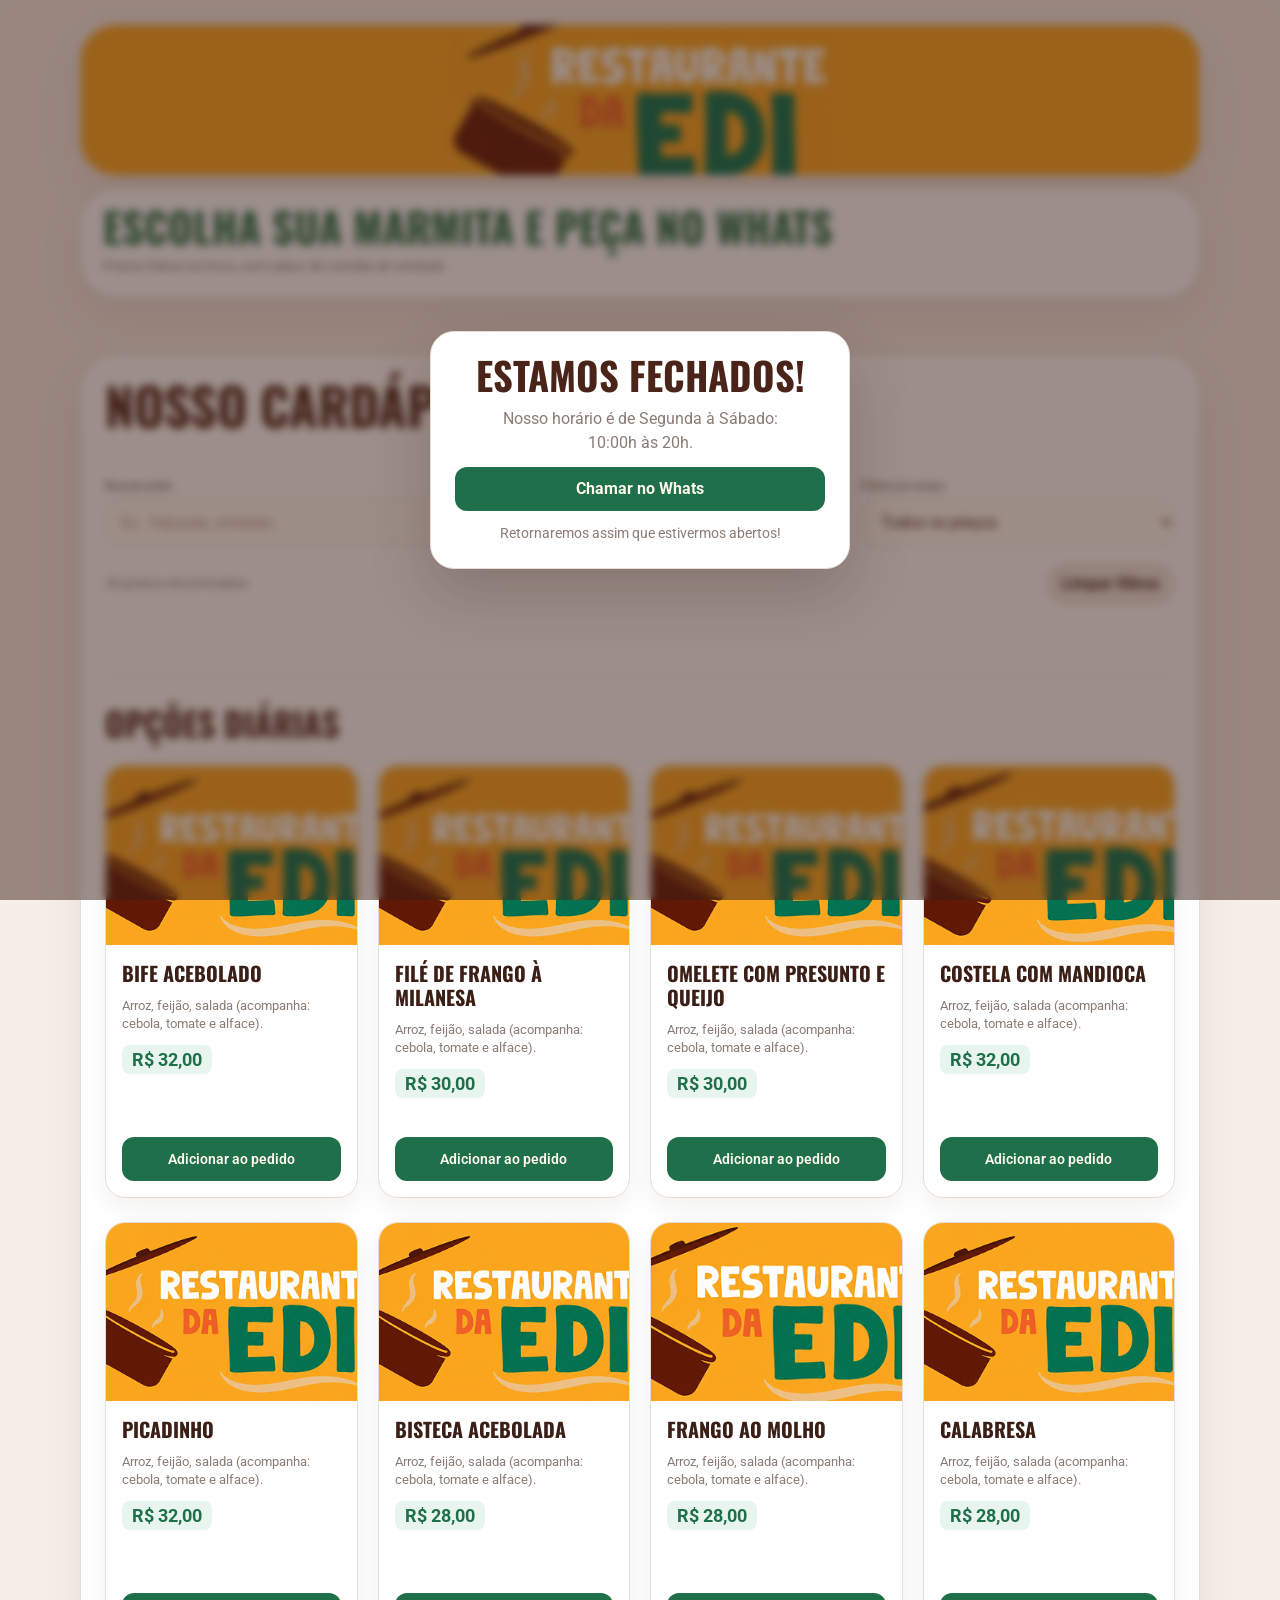
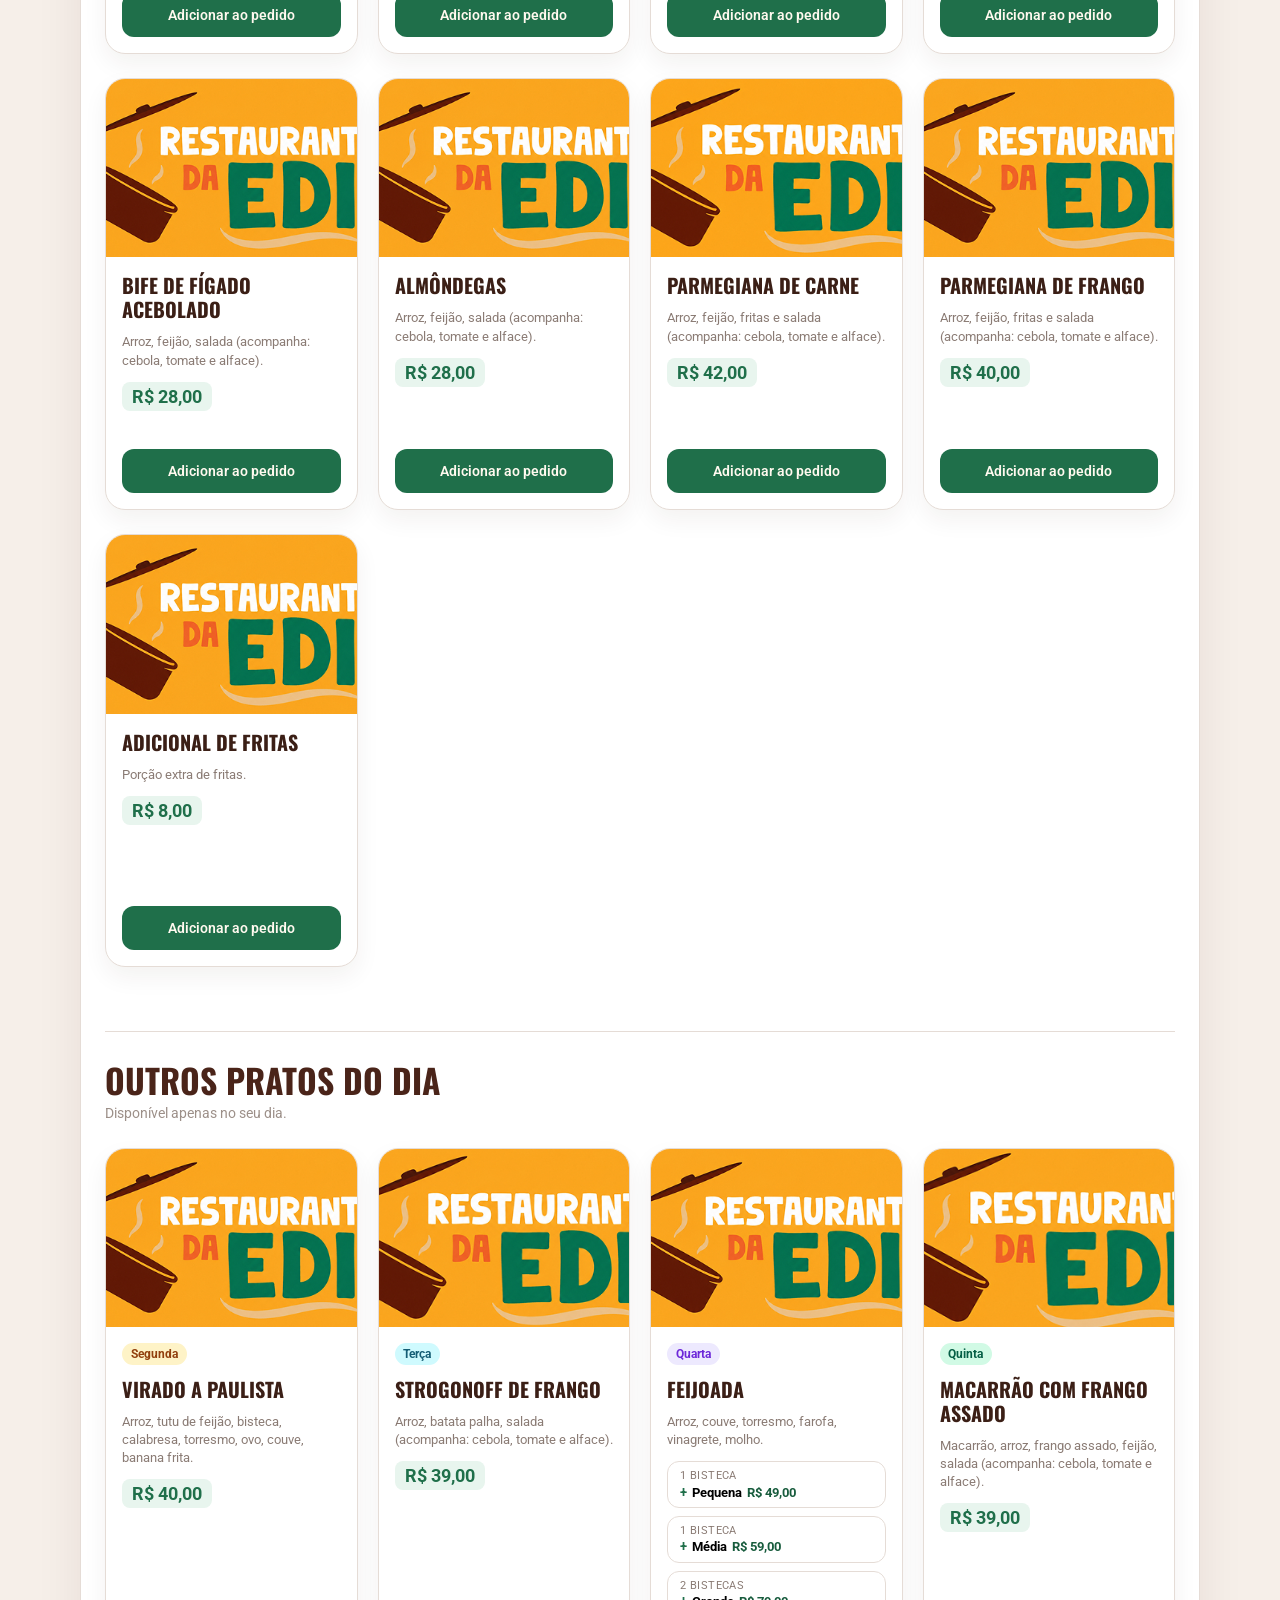
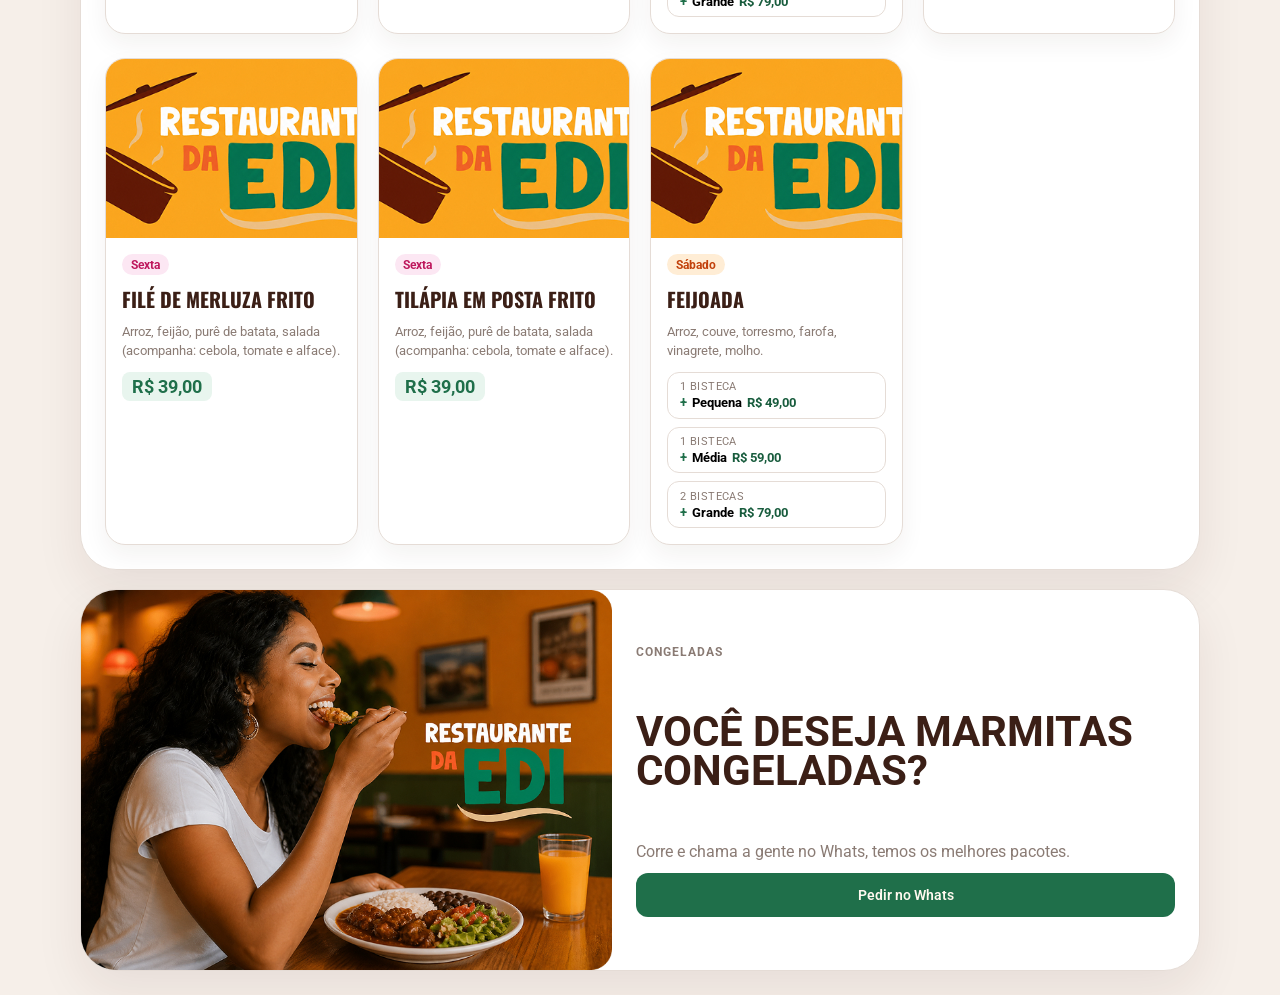
==== commit aa8e3999: "refactor: reorganiza seções do cardápio e ajusta visuais - Prato do dia: mostra só o prato de hoje c" ====
--- a/index.html
+++ b/index.html
@@ -37,7 +37,6 @@
           <div class="section-header">
             <div>
               <h2 id="cardapio-title">Nosso cardápio</h2>
-              <p class="section-header__note">Filtre por dia, preço ou procure o prato pelo nome.</p>
             </div>
           </div>
 
@@ -126,8 +125,9 @@
       <div class="site-overlay__backdrop"></div>
       <div class="site-overlay__dialog" role="dialog" aria-modal="true" aria-labelledby="closed-overlay-title">
         <h2 id="closed-overlay-title">Estamos fechados!</h2>
-        <p>Nosso horário é de Segunda à Sábado: 10:00h às 20h.</p>
-        <button class="site-overlay__button" id="closed-overlay-close" type="button">Entendi</button>
+        <p>Nosso horário é de Segunda à Sábado:<br>10:00h às 20h.</p>
+        <a class="site-overlay__cta" href="#" id="closed-overlay-whatsapp" target="_blank">Chamar no Whats</a>
+        <p class="site-overlay__return">Retornaremos assim que estivermos abertos!</p>
       </div>
     </div>
 
--- a/styles.css
+++ b/styles.css
@@ -148,14 +148,12 @@
 
 .menu-section {
   margin-top: 3.5rem;
-  padding: 1.5rem;
+  padding: 2rem;
 }
 
 .section-header {
   display: grid;
   gap: 0.25rem;
-  padding-bottom: 0.9rem;
-  border-bottom: 1px solid var(--line);
 }
 
 .section-header__admin-link {
@@ -181,14 +179,6 @@
   line-height: 1;
   text-transform: uppercase;
   color: #4a2419;
-}
-
-.section-header__note {
-  margin: 0.55rem 0 0;
-  max-width: 34rem;
-  color: var(--text-soft);
-  line-height: 1.45;
-  font-size: 0.875rem;
 }
 
 .content-layout {
@@ -318,7 +308,8 @@
   margin-top: 4rem;
 }
 
-.menu-block--catalog .menu-block__header {
+.menu-block--catalog .menu-block__header,
+.menu-block--others .menu-block__header {
   padding-top: 32px;
   border-top: 1px solid var(--line);
 }
@@ -343,6 +334,55 @@
   font-size: 0.875rem;
   color: #9c8f88;
   line-height: 1.4;
+}
+
+.menu-today-block {
+  display: flex;
+  flex-direction: column;
+}
+
+.menu-today-header {
+  display: flex;
+  align-items: center;
+  gap: 0.5rem;
+  padding: 0.5rem 0.75rem;
+  border-radius: 14px 14px 0 0;
+  background: linear-gradient(180deg, rgba(231, 164, 59, 0.12), transparent);
+  border-bottom: 2px solid var(--accent);
+}
+
+.menu-today-block .menu-card {
+  border-top-left-radius: 0;
+  border-top-right-radius: 0;
+  border-top: 0;
+}
+
+.menu-today-header__title {
+  margin: 0;
+  font-family: "Oswald", sans-serif;
+  font-size: 1.1rem;
+  text-transform: uppercase;
+  color: var(--accent-deep);
+}
+
+.menu-today-header__badge {
+  display: inline-flex;
+  padding: 0.1rem 0.5rem;
+  border-radius: 999px;
+  background: var(--accent);
+  color: #fff;
+  font-size: 0.65rem;
+  font-weight: 700;
+  text-transform: uppercase;
+  letter-spacing: 0.06em;
+}
+
+.menu-today-header__kicker {
+  margin: 0 0 0 auto;
+  font-size: 0.7rem;
+  text-transform: uppercase;
+  letter-spacing: 0.08em;
+  color: var(--text-soft);
 }
 
 .menu-day-column {
@@ -446,8 +486,8 @@
 }
 
 .menu-card__body {
-  display: grid;
-  align-content: start;
+  display: flex;
+  flex-direction: column;
   gap: 0.75rem;
   padding: 1rem;
   flex: 1;
@@ -582,10 +622,6 @@
   box-shadow: 0 0 0 2px rgba(231, 164, 59, 0.25), var(--shadow-soft);
 }
 
-.menu-card--today .menu-card__button {
-  background: var(--accent-deep);
-}
-
 .menu-card__tag {
   display: inline-flex;
   width: fit-content;
@@ -660,19 +696,36 @@
   line-height: 1.5;
 }
 
-.site-overlay__button {
+.site-overlay__return {
+  font-size: 0.875rem;
+  margin: 0;
+}
+
+.site-overlay__button,
+.site-overlay__cta {
   min-height: 44px;
   border: 0;
   border-radius: 12px;
+  font-weight: 700;
+  cursor: pointer;
+  display: inline-flex;
+  align-items: center;
+  justify-content: center;
+}
+
+.site-overlay__button {
   background: var(--green);
   color: #fff;
-  font-weight: 700;
-  cursor: pointer;
 }
 
 .site-overlay__button:hover,
 .site-overlay__button:focus-visible {
   background: var(--green-strong);
+}
+
+.site-overlay__cta {
+  background: var(--green);
+  color: #fff9ef;
 }
 
 .hidden {
@@ -981,6 +1034,103 @@
   border-radius: 999px;
   background: var(--green);
   transition: width 120ms ease;
+}
+
+.admin-ai-section {
+  margin-top: 1rem;
+  border: 1px solid var(--line);
+  border-radius: var(--radius-md);
+  overflow: hidden;
+}
+
+.admin-ai-toggle {
+  display: flex;
+  align-items: center;
+  justify-content: space-between;
+  width: 100%;
+  padding: 0.75rem 1rem;
+  background: var(--surface-muted);
+  border: none;
+  font-weight: 600;
+  font-size: 0.95rem;
+  color: var(--text);
+  cursor: pointer;
+  transition: background 150ms ease;
+}
+
+.admin-ai-toggle:hover {
+  background: rgba(59, 31, 22, 0.08);
+}
+
+.admin-ai-toggle__arrow {
+  font-size: 0.7rem;
+  transition: transform 200ms ease;
+}
+
+.admin-ai-body {
+  display: none;
+  padding: 1rem;
+}
+
+.admin-ai-body.is-open {
+  display: block;
+}
+
+.admin-ai__hint {
+  margin: 0 0 0.75rem;
+  font-size: 0.85rem;
+  color: var(--text-soft);
+  line-height: 1.45;
+}
+
+.admin-ai-generate {
+  margin-top: 0.5rem;
+}
+
+.admin-ai-status {
+  margin-top: 0.75rem;
+  font-size: 0.88rem;
+  min-height: 1.3em;
+}
+
+.admin-ai-status.is-info {
+  color: var(--accent-deep);
+}
+
+.admin-ai-status.is-success {
+  color: var(--green);
+}
+
+.admin-ai-status.is-error {
+  color: #dc2626;
+}
+
+.admin-ai-preview {
+  display: none;
+  margin-top: 0.75rem;
+  border-radius: 12px;
+  overflow: hidden;
+  border: 1px solid var(--line);
+  aspect-ratio: 4 / 3;
+}
+
+.admin-ai-preview.is-visible {
+  display: block;
+}
+
+.admin-ai-preview img {
+  width: 100%;
+  height: 100%;
+  object-fit: cover;
+}
+
+.admin-ai-use {
+  margin-top: 0.5rem;
+}
+
+.admin-ai-generate:disabled {
+  opacity: 0.6;
+  cursor: not-allowed;
 }
 
 .cta-panel__image {
@@ -1380,7 +1530,6 @@
 
   .menu-card__body {
     min-height: 252px;
-    align-content: start;
   }
 
   .cta-section__media {
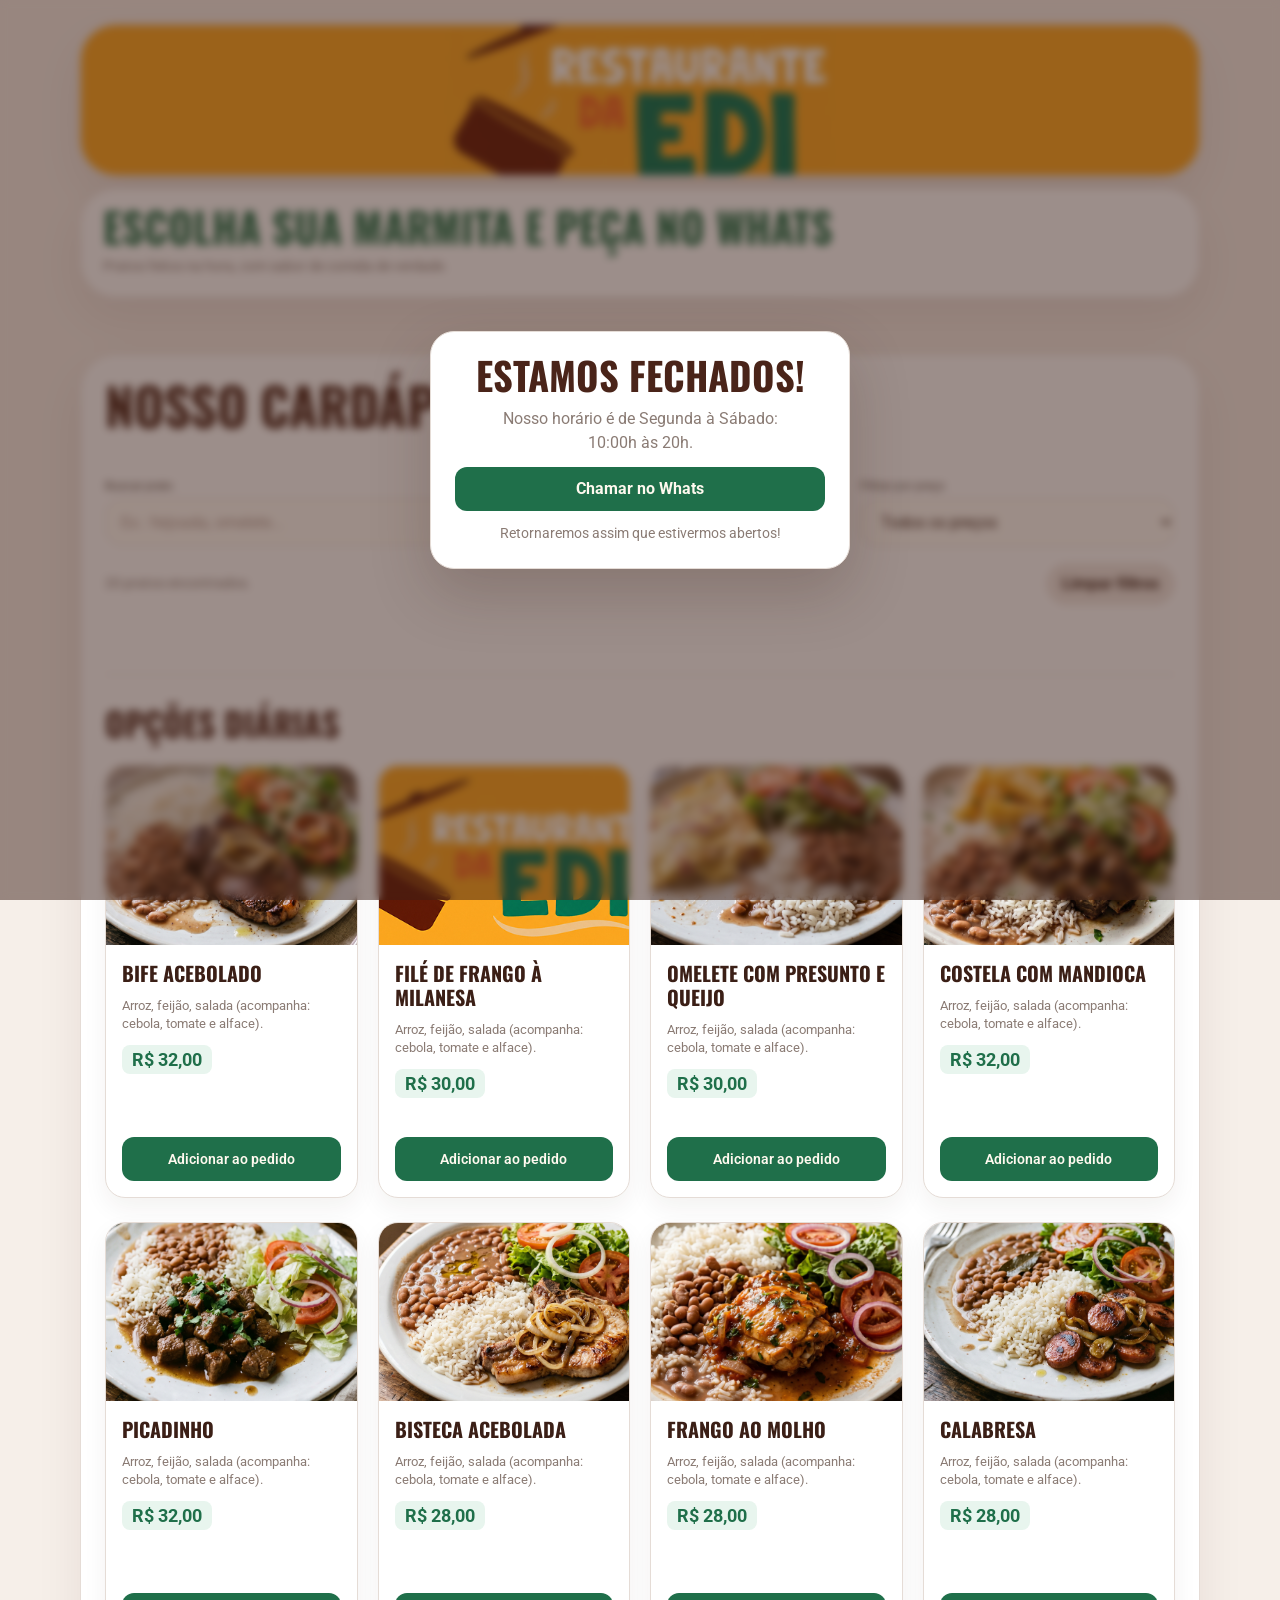
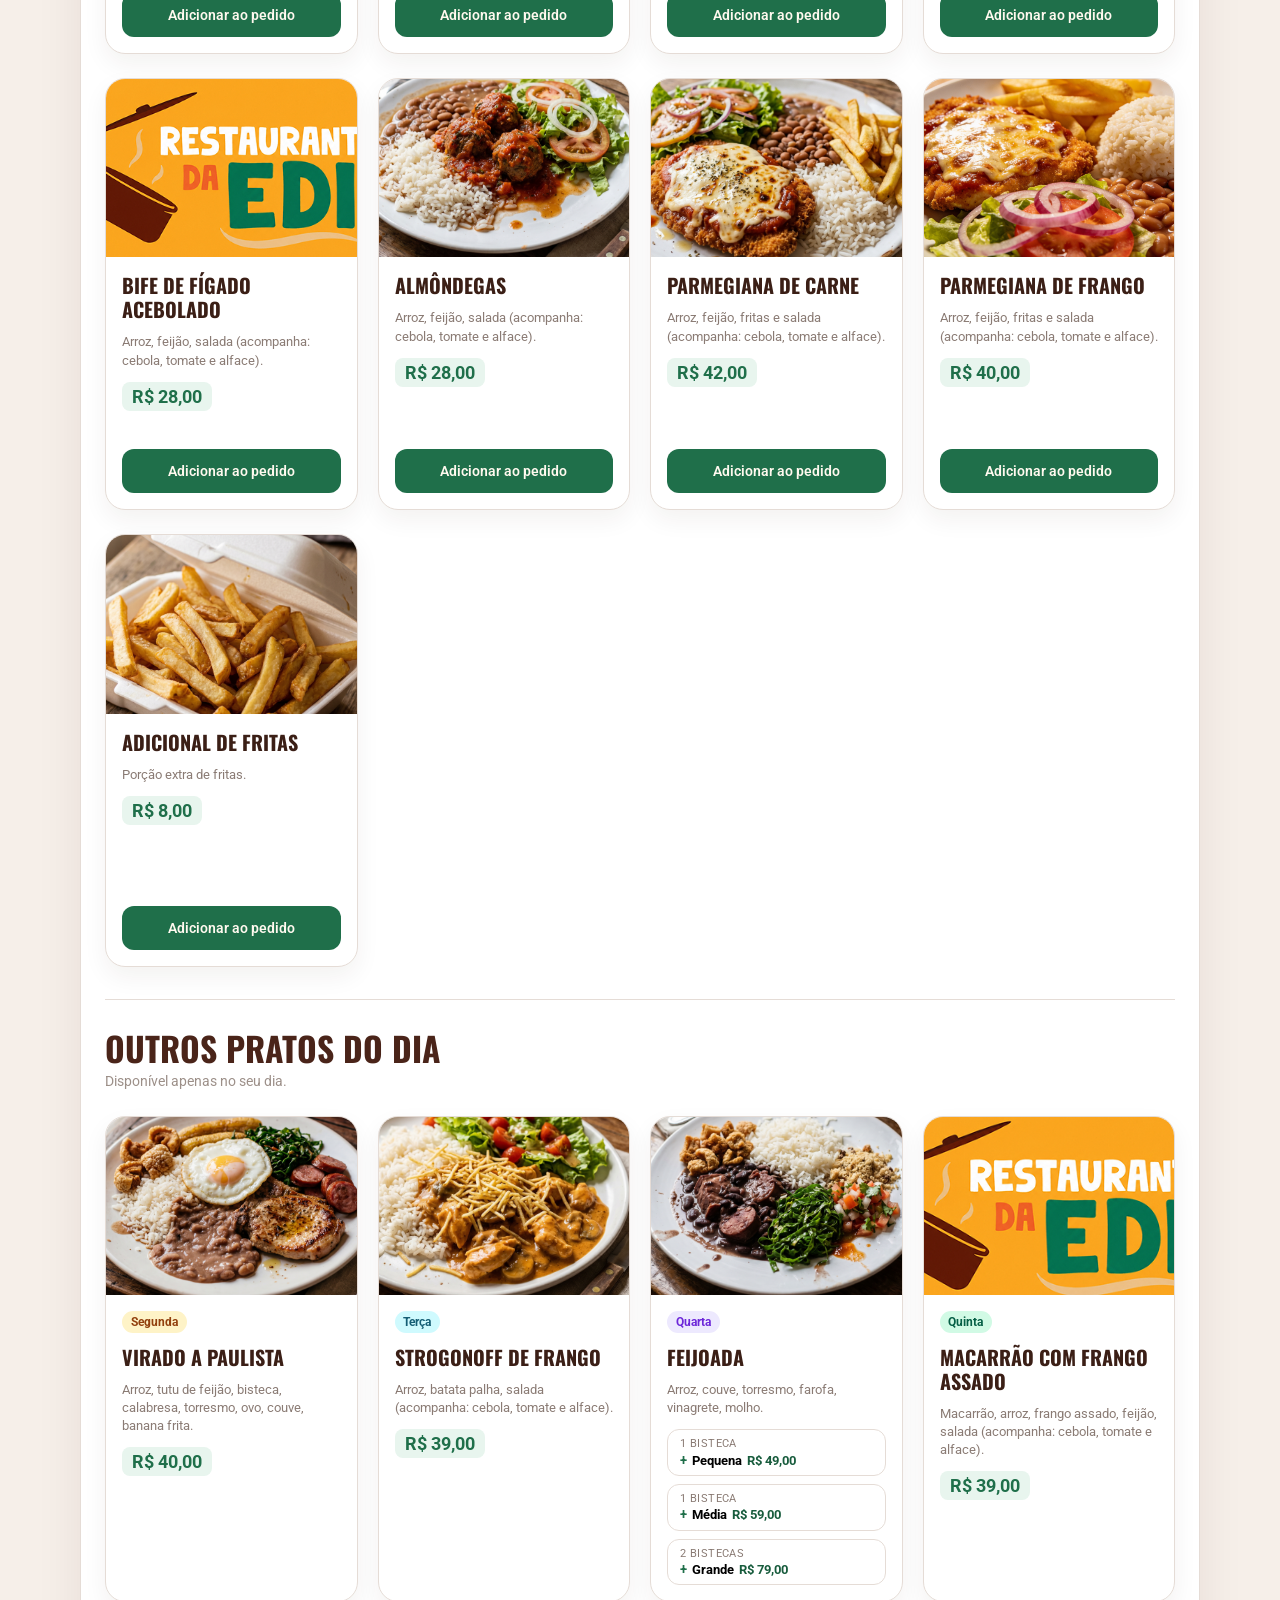
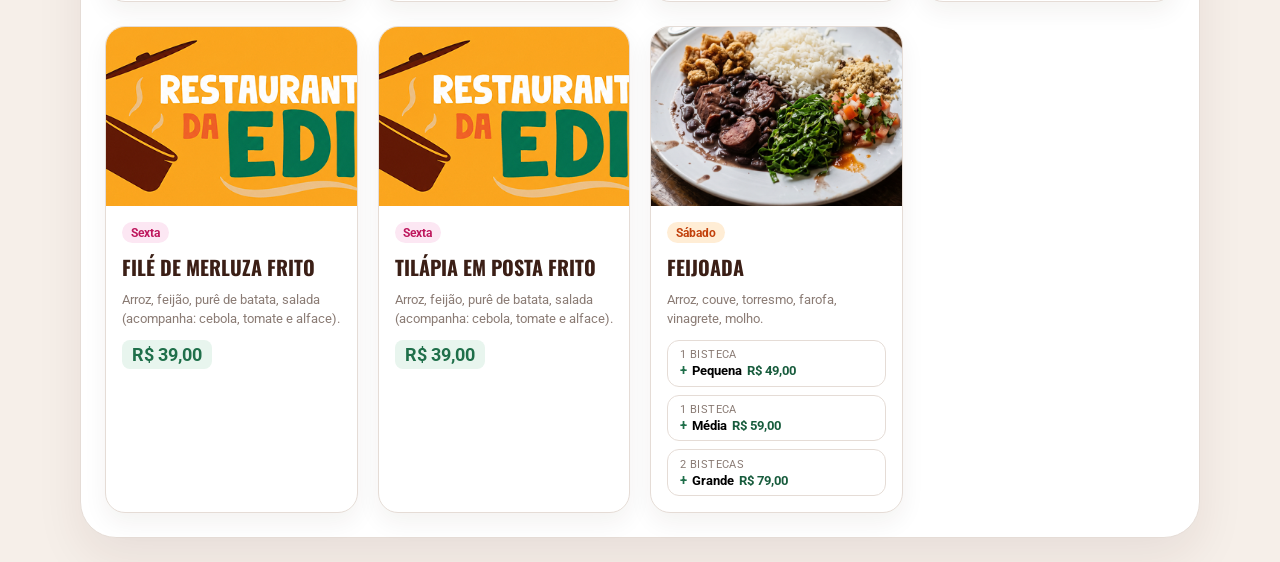
==== commit 62f920ea: "refactor: remove secao CTA, reduz espacamento entre secoes" ====
--- a/index.html
+++ b/index.html
@@ -75,17 +75,6 @@
           </div>
         </section>
 
-        <section class="cta-section" aria-label="Chamada do restaurante">
-          <div class="cta-section__media">
-            <img class="cta-panel__image" src="./assets/cta.jpg" alt="Cliente no Restaurante da Edi" />
-          </div>
-          <div class="cta-section__content">
-            <p class="cta-panel__eyebrow">Congeladas</p>
-            <h3>Você deseja marmitas congeladas?</h3>
-            <p>Corre e chama a gente no Whats, temos os melhores pacotes.</p>
-            <a class="cta-panel__button" href="#" id="main-whatsapp">Pedir no Whats</a>
-          </div>
-        </section>
       </main>
     </div>
 
--- a/styles.css
+++ b/styles.css
@@ -305,7 +305,7 @@
 }
 
 .menu-block + .menu-block {
-  margin-top: 4rem;
+  margin-top: 2rem;
 }
 
 .menu-block--catalog .menu-block__header,
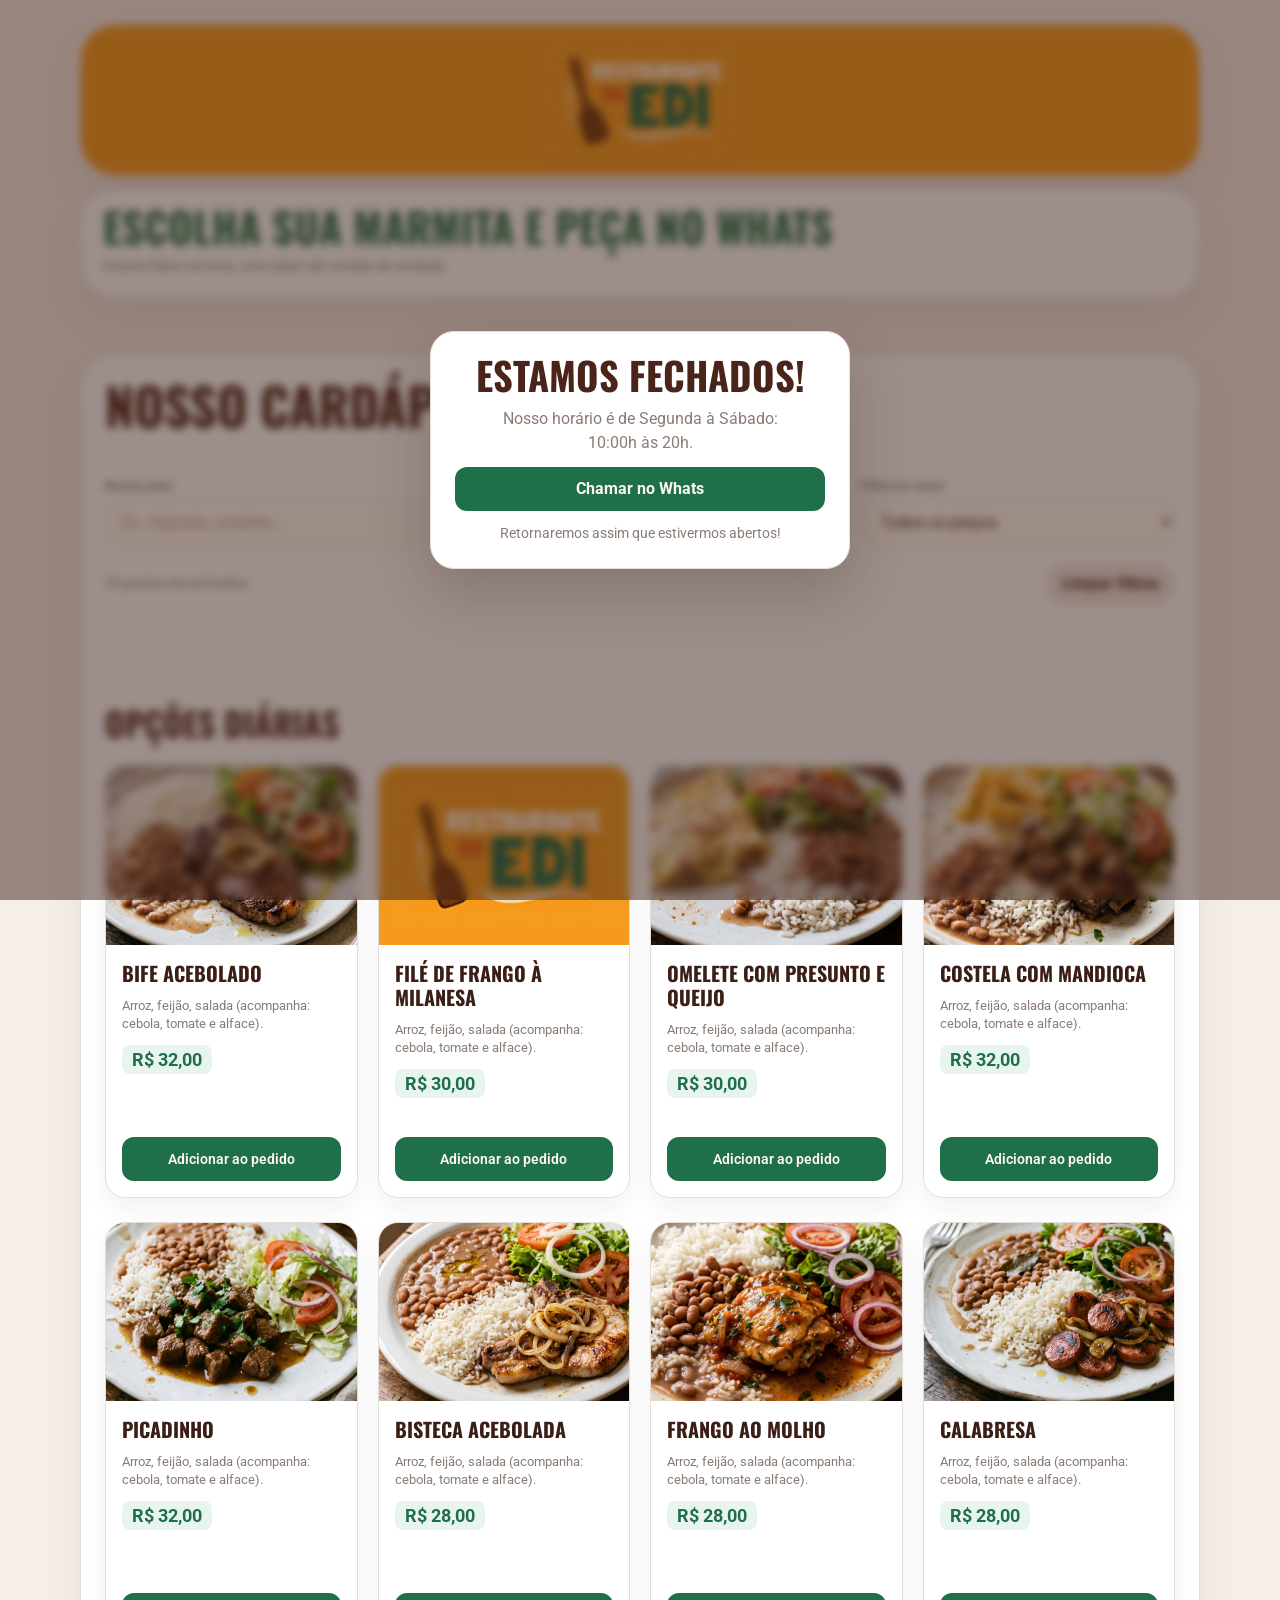
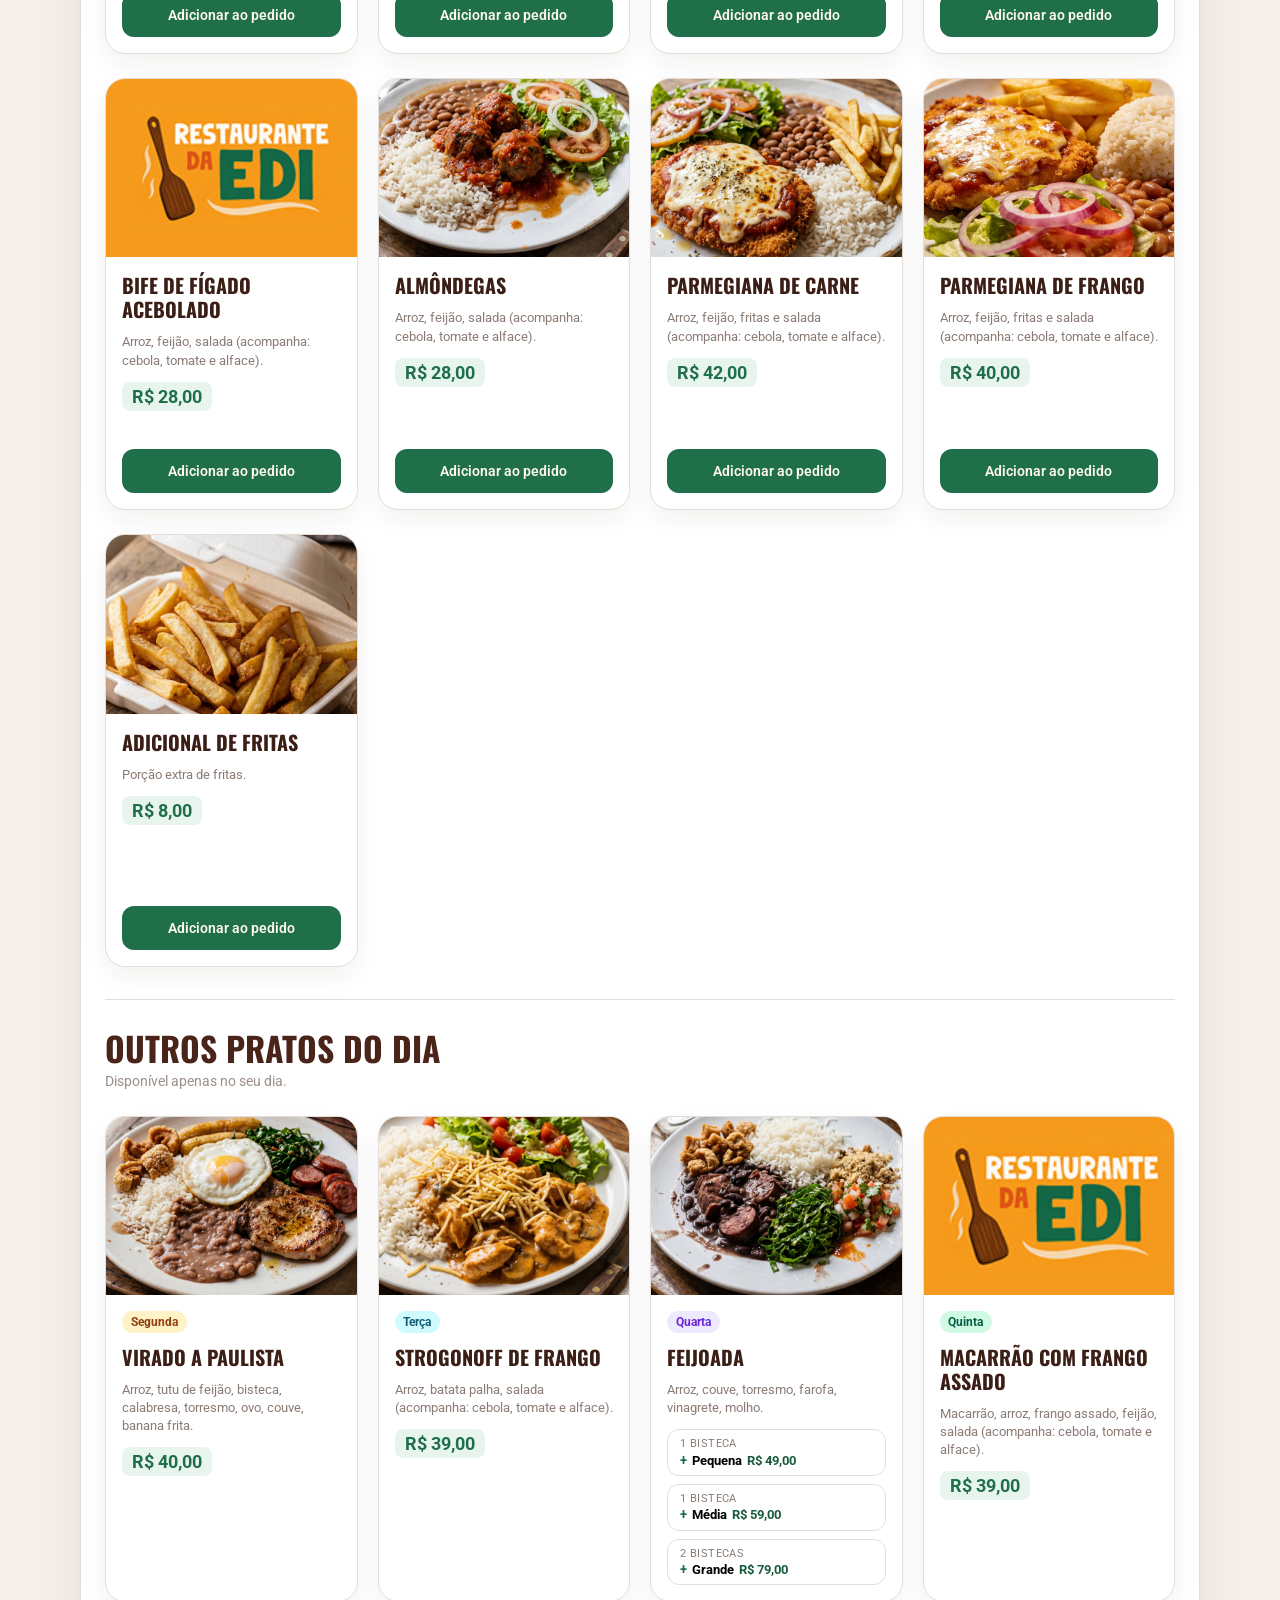
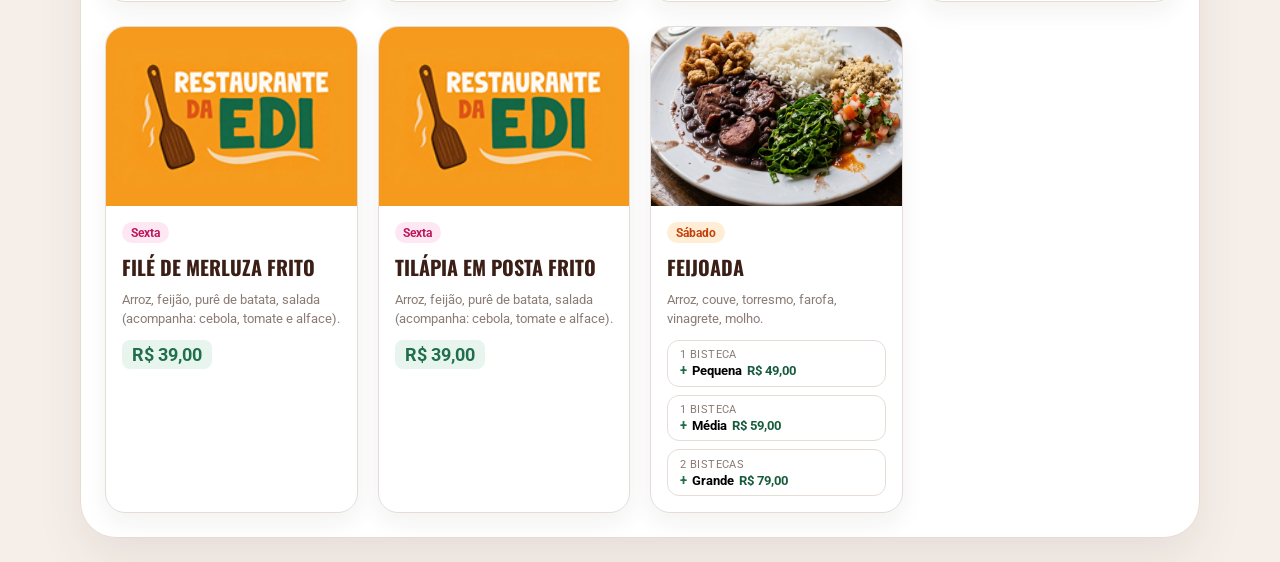
==== commit 35989f15: "feat: adiciona opcoes de pagamento, numero de pedido e formatacao da mensagem" ====
--- a/index.html
+++ b/index.html
@@ -96,6 +96,23 @@
           <textarea id="cart-obs" rows="2" placeholder="Ex.: sem cebola, sem pimenta..."></textarea>
         </label>
       </div>
+      <div class="cart-drawer__payment">
+        <span class="cart-drawer__payment-label">Forma de pagamento</span>
+        <div class="cart-drawer__payment-options">
+          <label class="cart-payment-option">
+            <input type="radio" name="payment" value="Pix" checked />
+            <span>Pix</span>
+          </label>
+          <label class="cart-payment-option">
+            <input type="radio" name="payment" value="Cartão de crédito" />
+            <span>Crédito</span>
+          </label>
+          <label class="cart-payment-option">
+            <input type="radio" name="payment" value="Cartão de débito" />
+            <span>Débito</span>
+          </label>
+        </div>
+      </div>
       <div class="cart-drawer__footer">
         <div class="cart-drawer__total">
           <span>Total</span>
--- a/styles.css
+++ b/styles.css
@@ -1283,6 +1283,53 @@
   font-size: 0.88rem;
 }
 
+.cart-drawer__payment {
+  padding: 0.85rem 1.15rem;
+  border-top: 1px solid rgba(82, 33, 20, 0.08);
+}
+
+.cart-drawer__payment-label {
+  font-size: 0.75rem;
+  font-weight: 500;
+  color: #7a6e67;
+  display: block;
+  margin-bottom: 0.5rem;
+}
+
+.cart-drawer__payment-options {
+  display: flex;
+  gap: 0.5rem;
+}
+
+.cart-payment-option {
+  flex: 1;
+  display: flex;
+  align-items: center;
+  justify-content: center;
+  gap: 0.35rem;
+  padding: 0.5rem;
+  border: 1px solid var(--line);
+  border-radius: 10px;
+  background: #fff;
+  cursor: pointer;
+  font-size: 0.78rem;
+  font-weight: 600;
+  transition: border-color 150ms ease, background-color 150ms ease;
+}
+
+.cart-payment-option:has(input:checked) {
+  border-color: var(--green);
+  background: rgba(31, 111, 74, 0.08);
+  color: var(--green);
+}
+
+.cart-payment-option input {
+  appearance: none;
+  width: 0;
+  height: 0;
+  margin: 0;
+}
+
 .cart-drawer__footer {
   padding: 0.85rem 1.15rem;
   border-top: 1px solid var(--line);
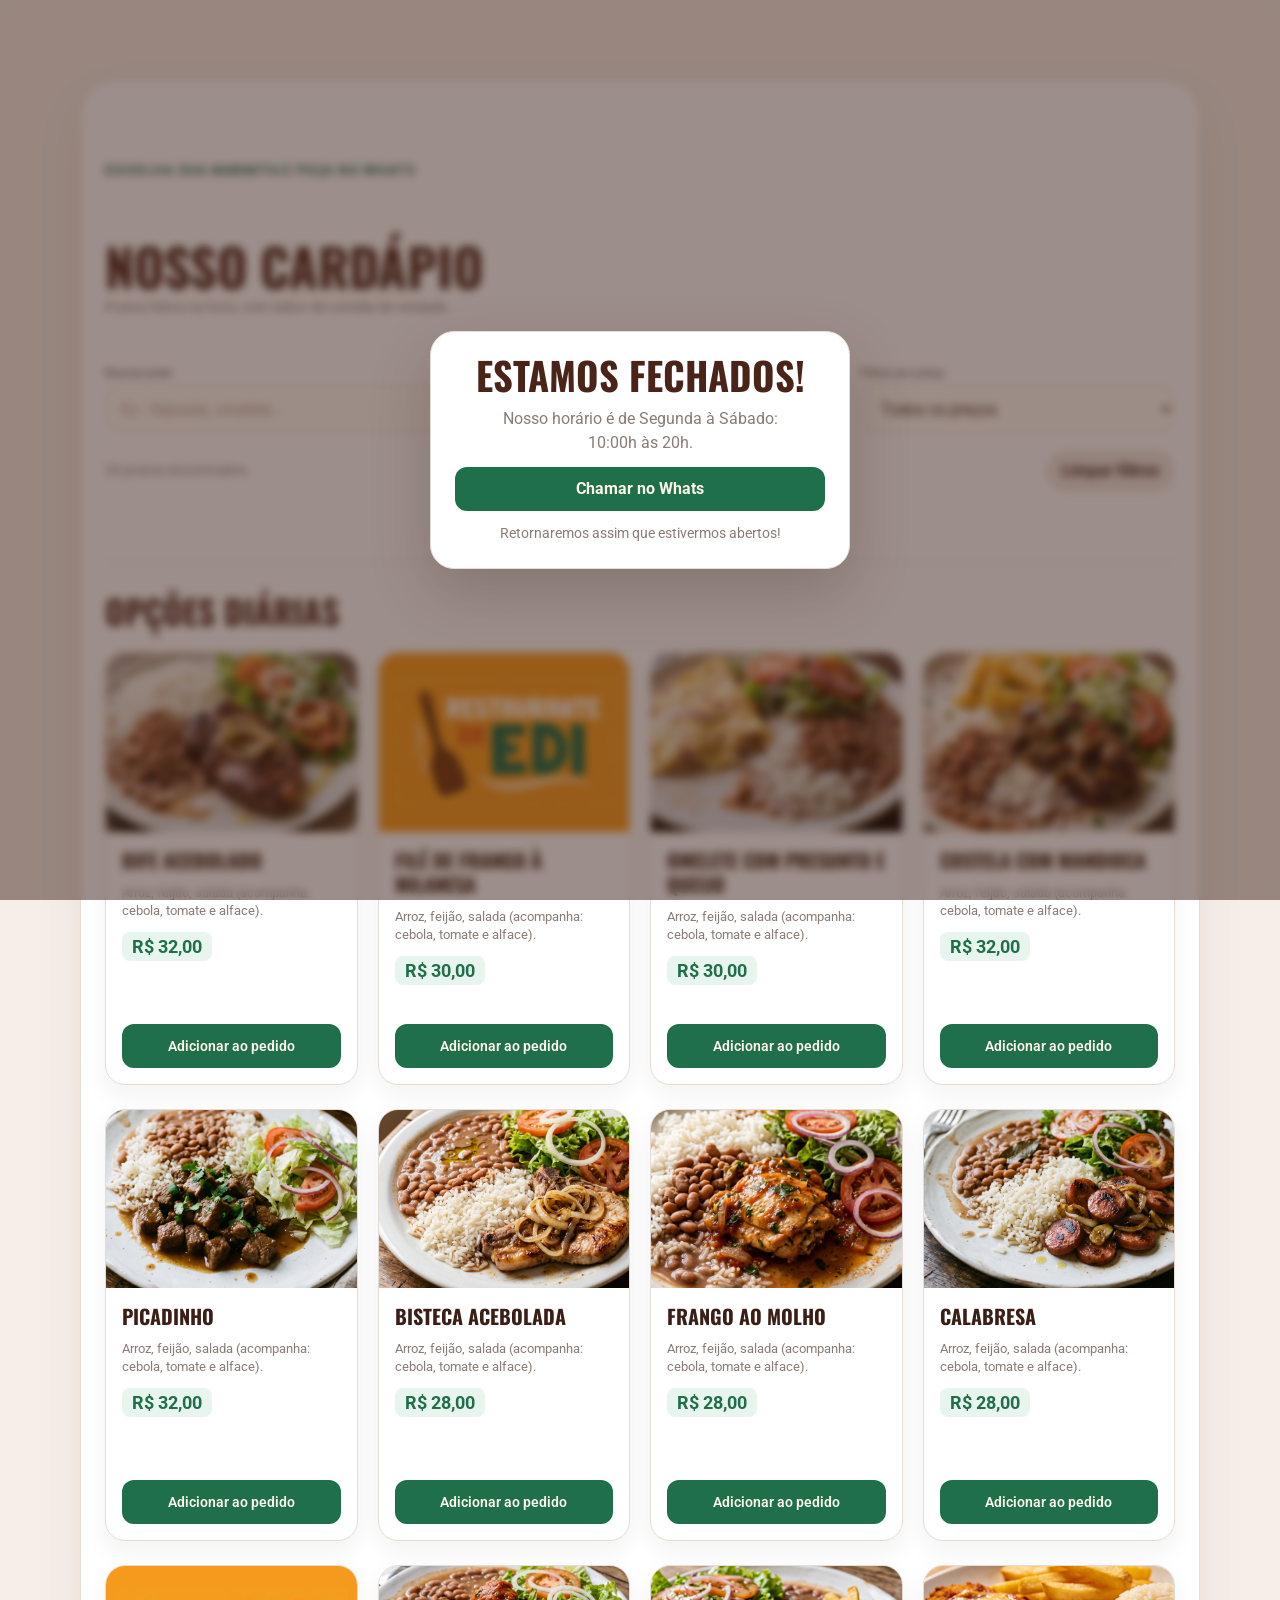
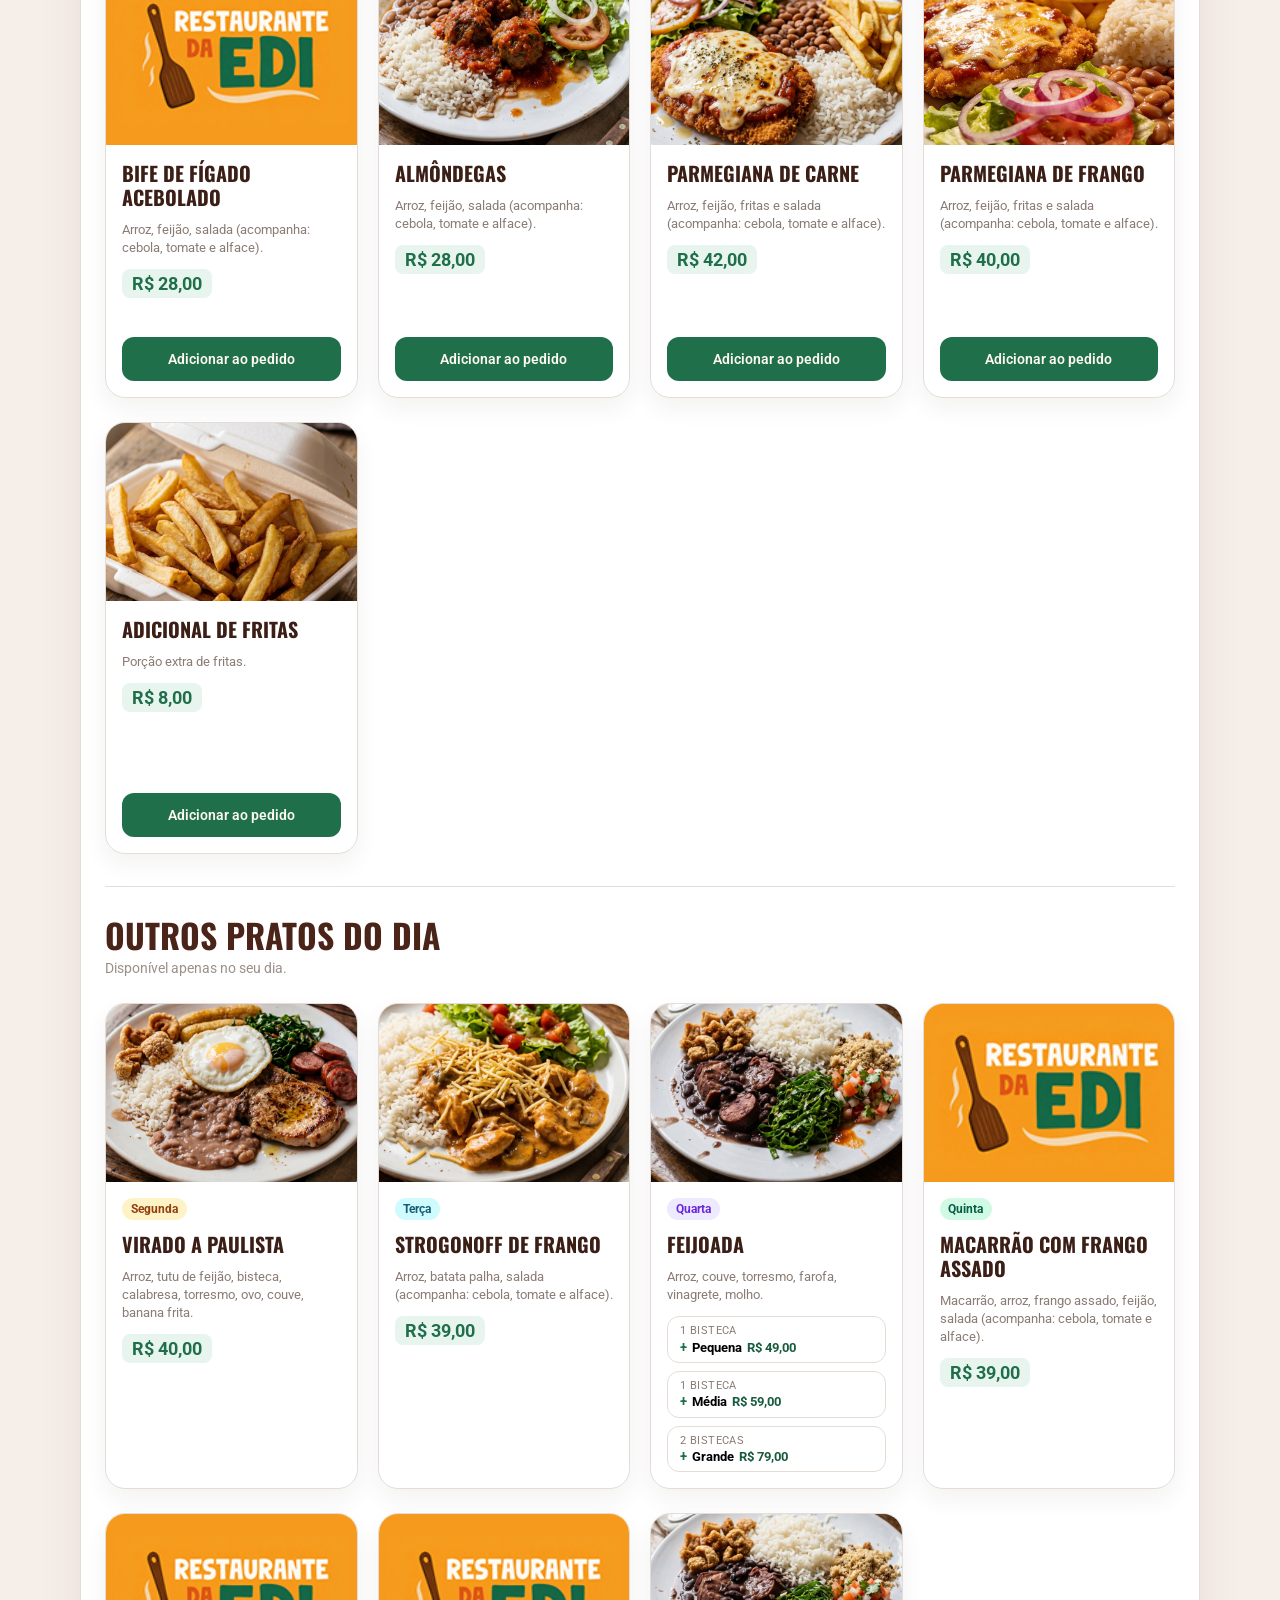
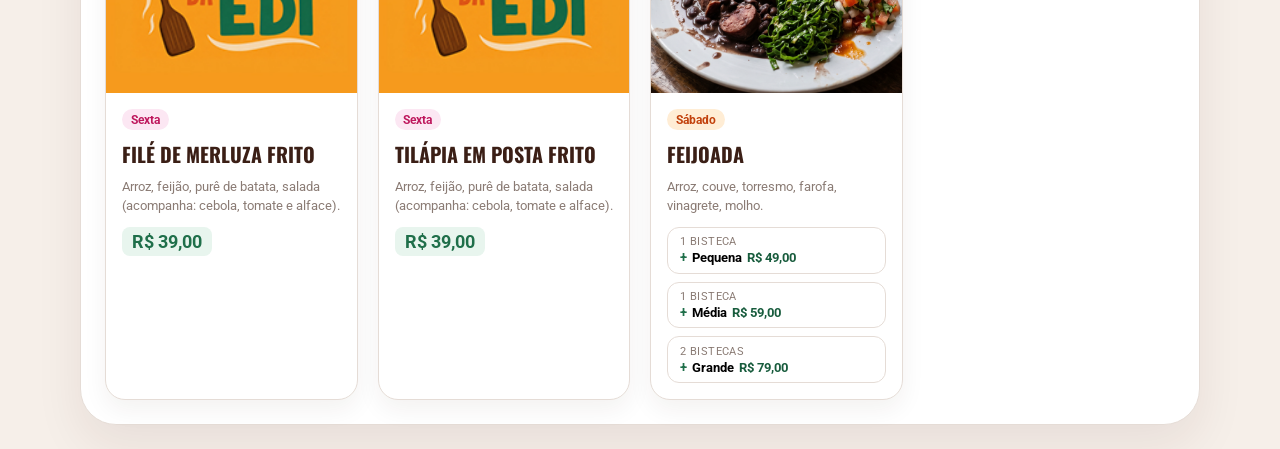
==== commit c6ab1683: "refactor: move textos do hero para o header, texto verde" ====
--- a/index.html
+++ b/index.html
@@ -23,20 +23,12 @@
   <body class="site-public">
     <div class="page-shell">
       <main class="menu-page">
-        <header class="hero">
-          <div class="hero__media">
-            <img class="hero__banner" src="./assets/hero.jpg" alt="Restaurante da Edi" />
-          </div>
-          <div class="hero__copy">
-            <h1>Escolha sua marmita e peça no Whats</h1>
-            <p class="hero__note">Pratos feitos na hora, com sabor de comida de verdade.</p>
-          </div>
-        </header>
-
         <section class="menu-section" aria-labelledby="cardapio-title">
           <div class="section-header">
             <div>
+              <p class="section-header__hero">Escolha sua marmita e peça no Whats</p>
               <h2 id="cardapio-title">Nosso cardápio</h2>
+              <p class="section-header__note">Pratos feitos na hora, com sabor de comida de verdade.</p>
             </div>
           </div>
 
--- a/styles.css
+++ b/styles.css
@@ -75,11 +75,7 @@
   margin: 0 auto;
 }
 
-.hero-shell,
-.menu-section,
-.cta-section,
-.hero__media,
-.hero__copy {
+.menu-section {
   border: 1px solid var(--line);
   border-radius: var(--radius-xl);
   background: var(--surface);
@@ -179,6 +175,25 @@
   line-height: 1;
   text-transform: uppercase;
   color: #4a2419;
+}
+
+.section-header__hero {
+  margin: 0 0 0.3rem;
+  font-family: "Roboto", sans-serif;
+  font-size: 0.85rem;
+  font-weight: 700;
+  letter-spacing: 0.06em;
+  text-transform: uppercase;
+  color: var(--green);
+  line-height: 130px;
+}
+
+.section-header__note {
+  margin: 0.35rem 0 0;
+  max-width: 34rem;
+  color: var(--text-soft);
+  line-height: 1.45;
+  font-size: 0.875rem;
 }
 
 .content-layout {
@@ -1454,10 +1469,8 @@
   }
 }
 
-.hero,
 .menu-section,
-.menu-card,
-.cta-section {
+.menu-card {
   animation: rise 520ms ease both;
 }
 
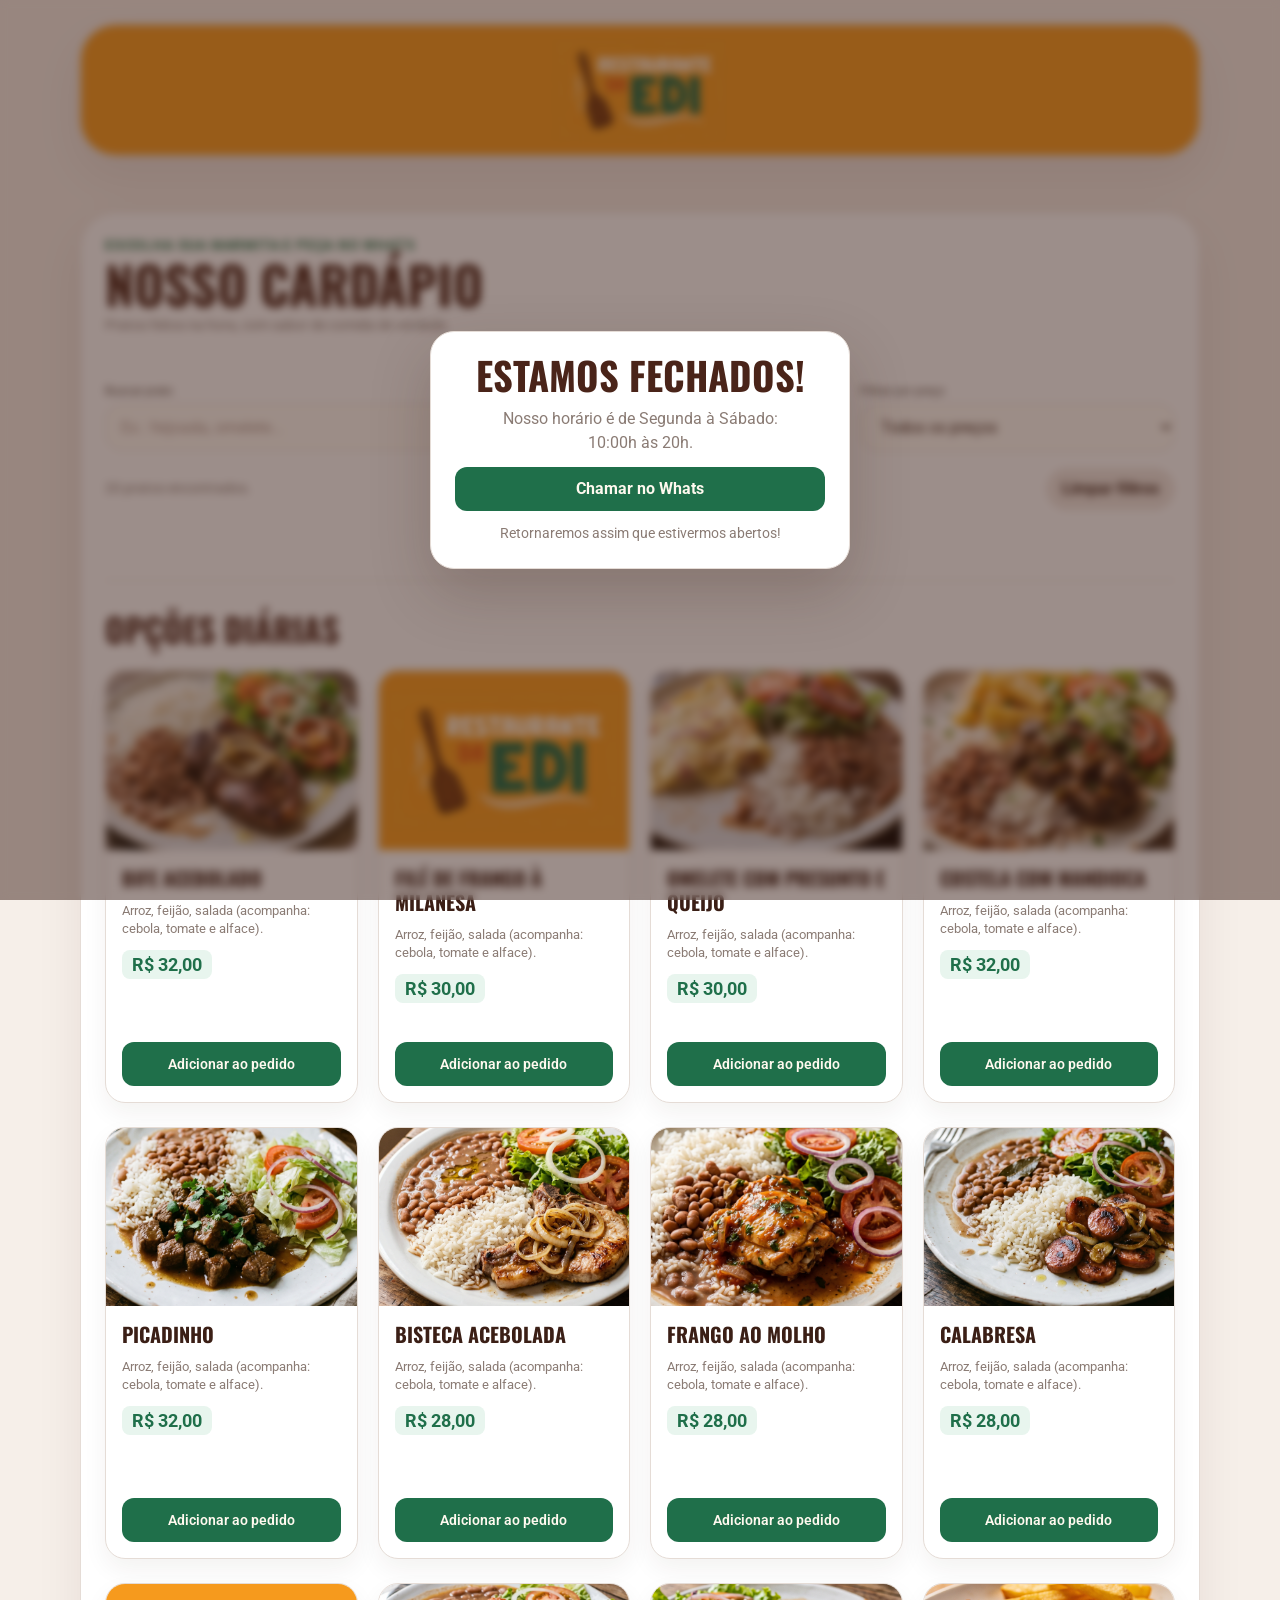
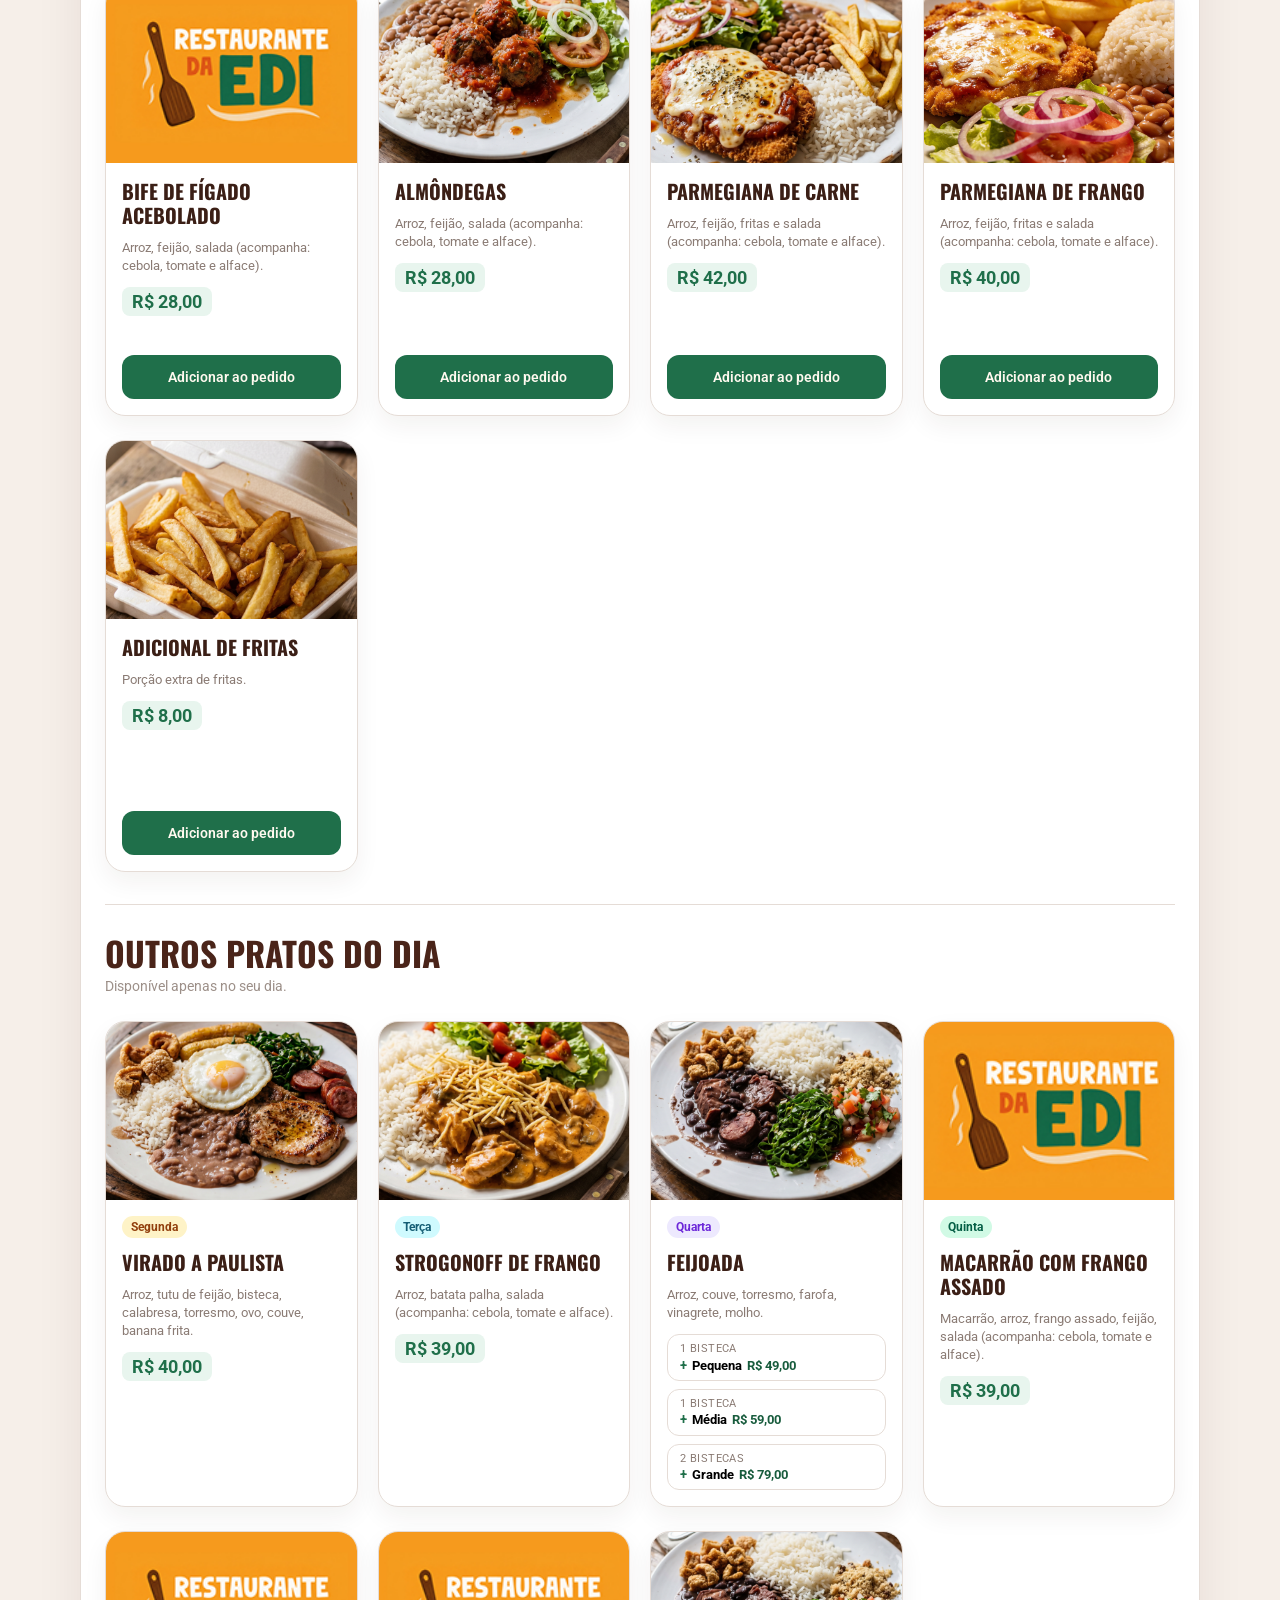
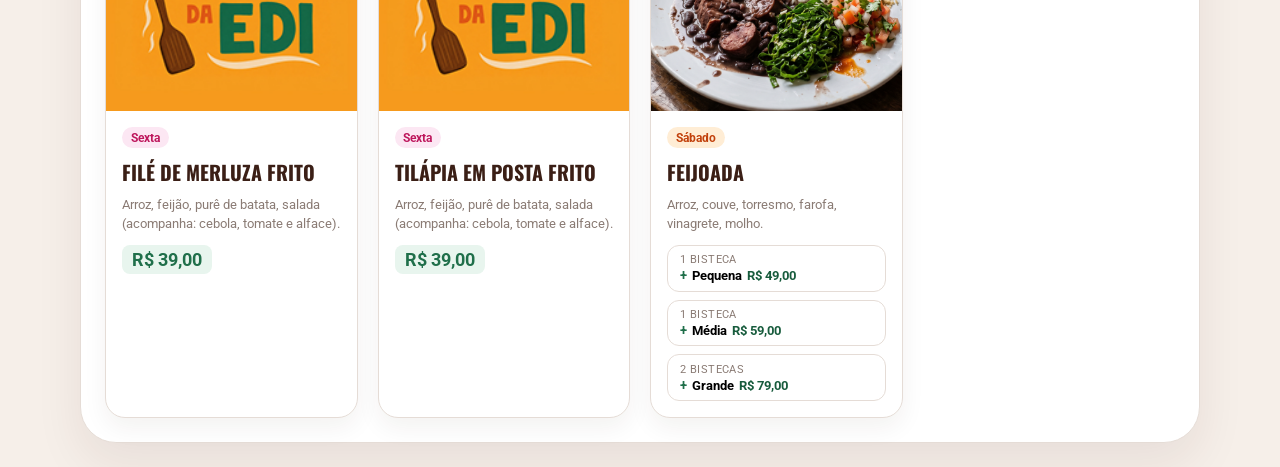
==== commit 14eb902e: "fix: volta hero image, line-height auto, texto verde" ====
--- a/index.html
+++ b/index.html
@@ -23,6 +23,9 @@
   <body class="site-public">
     <div class="page-shell">
       <main class="menu-page">
+        <div class="hero-banner">
+          <img src="./assets/hero.jpg" alt="Restaurante da Edi" />
+        </div>
         <section class="menu-section" aria-labelledby="cardapio-title">
           <div class="section-header">
             <div>
--- a/styles.css
+++ b/styles.css
@@ -75,6 +75,22 @@
   margin: 0 auto;
 }
 
+.hero-banner {
+  overflow: hidden;
+  border: 1px solid var(--line);
+  border-radius: var(--radius-xl);
+  background: var(--surface);
+  box-shadow: var(--shadow);
+  margin-bottom: 0.75rem;
+}
+
+.hero-banner img {
+  width: 100%;
+  height: 130px;
+  object-fit: cover;
+  display: block;
+}
+
 .menu-section {
   border: 1px solid var(--line);
   border-radius: var(--radius-xl);
@@ -185,7 +201,6 @@
   letter-spacing: 0.06em;
   text-transform: uppercase;
   color: var(--green);
-  line-height: 130px;
 }
 
 .section-header__note {
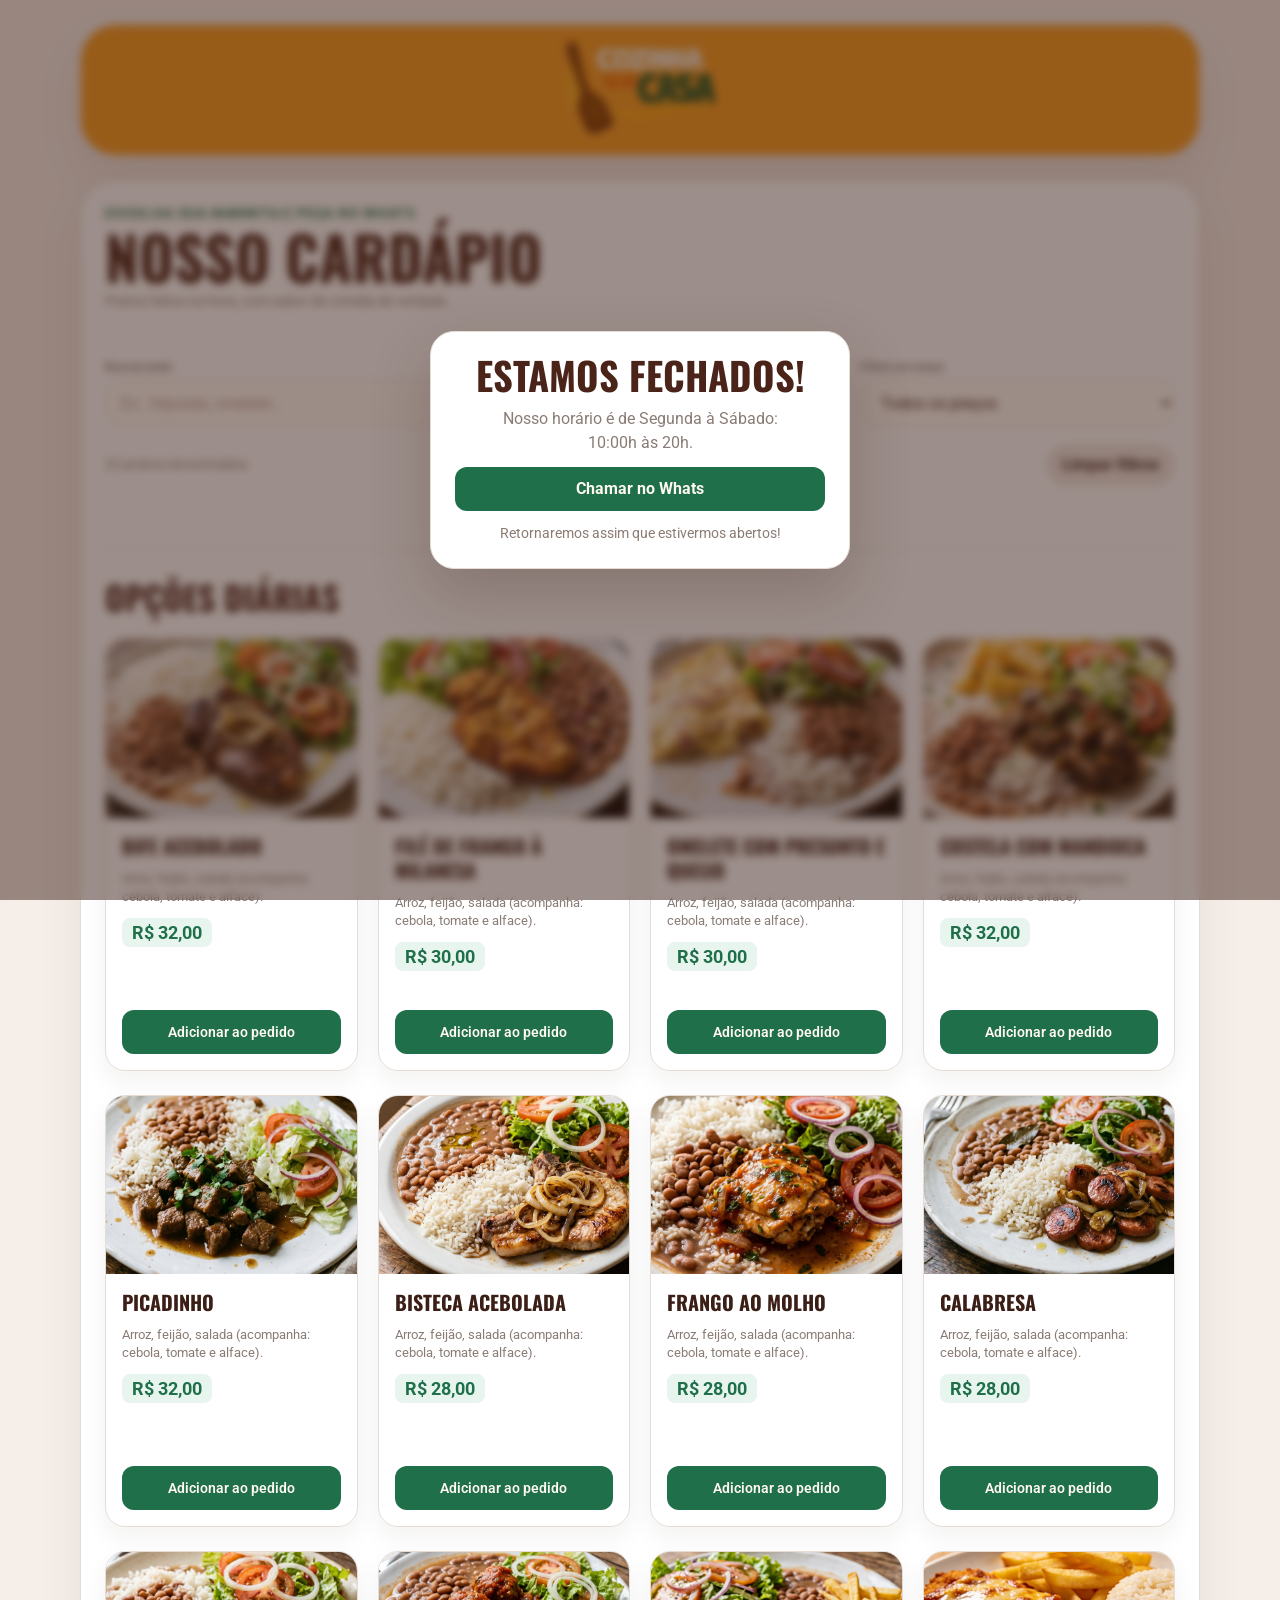
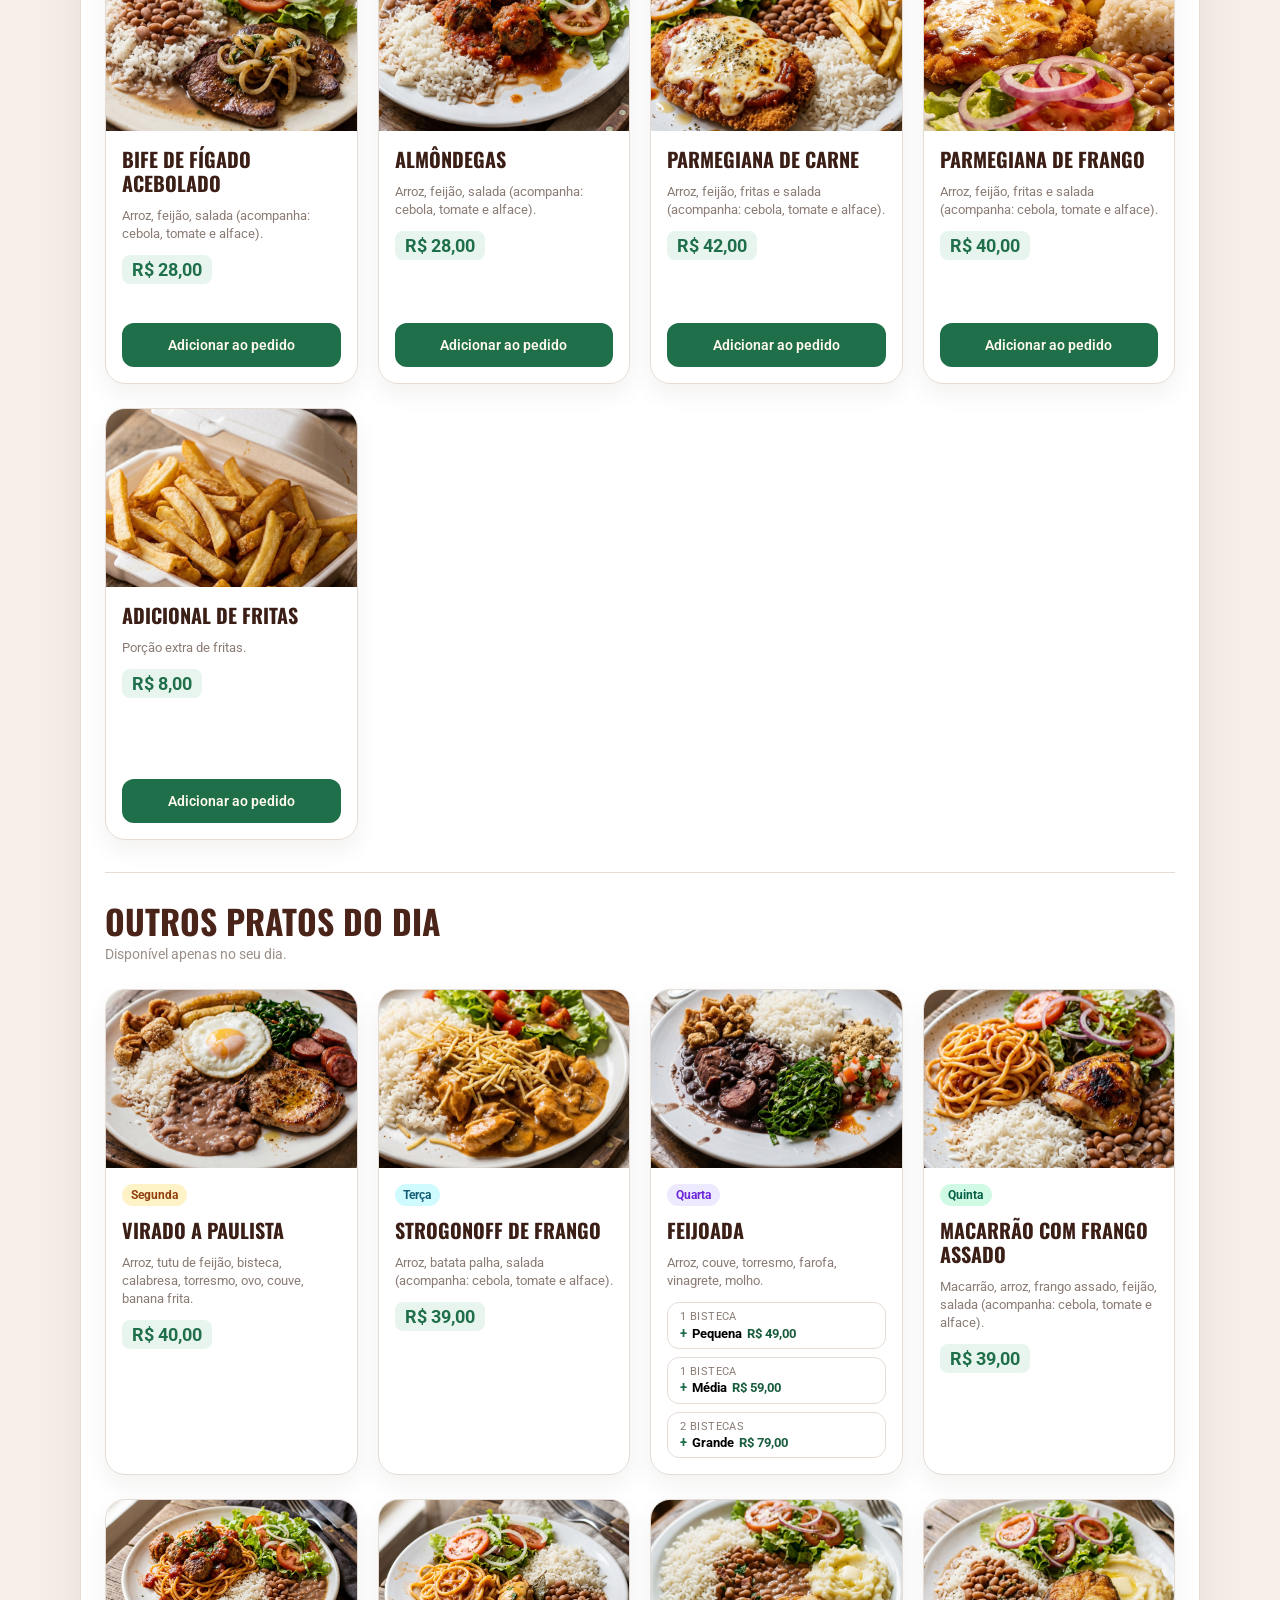
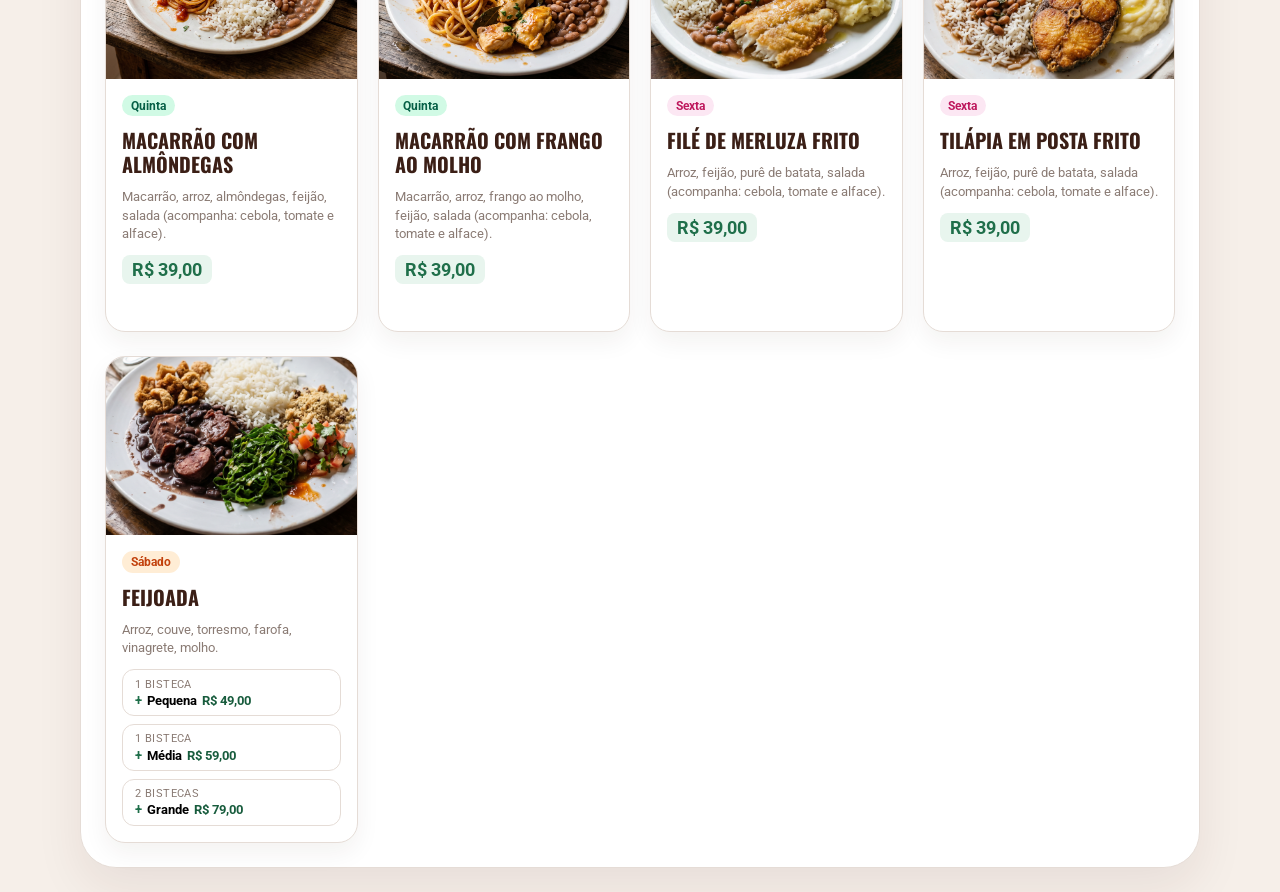
==== commit 8154416f: "fix: enviar observação em negrito na mensagem do WhatsApp - Recalcula o link do WhatsApp ao digitar " ====
--- a/index.html
+++ b/index.html
@@ -19,6 +19,7 @@
       rel="stylesheet"
     />
     <link rel="stylesheet" href="./styles.css" />
+    <script defer src="/_vercel/insights/script.js"></script>
   </head>
   <body class="site-public">
     <div class="page-shell">
@@ -132,6 +133,6 @@
       </div>
     </div>
 
-    <script src="./script.js"></script>
+    <script src="./script.js?v=2"></script>
   </body>
 </html>
--- a/styles.css
+++ b/styles.css
@@ -159,7 +159,7 @@
 }
 
 .menu-section {
-  margin-top: 3.5rem;
+  margin-top: 1.5rem;
   padding: 2rem;
 }
 
@@ -187,7 +187,7 @@
 }
 
 .section-header h2 {
-  font-size: clamp(1.9rem, 8vw, 3.25rem);
+  font-size: clamp(2.2rem, 8vw, 3.75rem);
   line-height: 1;
   text-transform: uppercase;
   color: #4a2419;
@@ -213,8 +213,8 @@
 
 .content-layout {
   display: grid;
-  gap: 1.5rem;
-  padding-top: 1.5rem;
+  gap: 1rem;
+  padding-top: 1rem;
 }
 
 .menu-status {
@@ -339,7 +339,8 @@
 }
 
 .menu-block--catalog .menu-block__header,
-.menu-block--others .menu-block__header {
+.menu-block--others .menu-block__header,
+.menu-block--featured .menu-block__header {
   padding-top: 32px;
   border-top: 1px solid var(--line);
 }
@@ -595,6 +596,7 @@
 .menu-card__variant {
   display: flex;
   flex-direction: column;
+  align-items: flex-start;
   gap: 0.15rem;
   padding: 0.45rem 0.75rem;
   border: 1.5px solid var(--line);
@@ -602,6 +604,7 @@
   background: #fff;
   cursor: pointer;
   font-size: 0.82rem;
+  text-align: left;
   transition: border-color 150ms ease, background-color 150ms ease;
 }
 
@@ -827,9 +830,197 @@
   margin-top: 1.25rem;
 }
 
-.admin-grid {
-  display: grid;
+.admin-header-actions {
+  display: flex;
+  align-items: center;
+  gap: 0.75rem;
+}
+
+.admin-toolbar {
+  display: flex;
+  align-items: center;
   gap: 1rem;
+  margin-top: 1rem;
+  padding-top: 1rem;
+  border-top: 1px solid var(--line);
+}
+
+.admin-table-wrapper {
+  margin-top: 1rem;
+  overflow-x: auto;
+}
+
+.admin-table {
+  width: 100%;
+  border-collapse: collapse;
+  font-size: 0.875rem;
+}
+
+.admin-table th {
+  text-align: left;
+  padding: 0.65rem 0.75rem;
+  font-size: 0.7rem;
+  font-weight: 700;
+  text-transform: uppercase;
+  letter-spacing: 0.06em;
+  color: var(--text-soft);
+  border-bottom: 2px solid var(--line);
+  white-space: nowrap;
+}
+
+.admin-table td {
+  padding: 0.65rem 0.75rem;
+  border-bottom: 1px solid var(--line);
+  vertical-align: middle;
+}
+
+.admin-table__photo {
+  width: 56px;
+  height: 42px;
+  border-radius: 8px;
+  object-fit: cover;
+  display: block;
+  background: var(--cream);
+}
+
+.admin-table__name {
+  font-weight: 700;
+  color: var(--text);
+}
+
+.admin-table__day {
+  display: inline-flex;
+  padding: 0.15rem 0.5rem;
+  border-radius: 999px;
+  background: rgba(245, 158, 11, 0.1);
+  color: #9a5f09;
+  font-size: 0.7rem;
+  font-weight: 700;
+}
+
+.admin-table__price {
+  font-weight: 700;
+  color: var(--green);
+  white-space: nowrap;
+}
+
+.admin-table__badge {
+  display: inline-flex;
+  padding: 0.15rem 0.45rem;
+  border-radius: 999px;
+  font-size: 0.65rem;
+  font-weight: 700;
+}
+
+.admin-table__badge--yes {
+  background: rgba(31, 111, 74, 0.1);
+  color: var(--green);
+}
+
+.admin-table__badge--no {
+  background: rgba(138, 123, 116, 0.1);
+  color: var(--text-soft);
+}
+
+.admin-table__actions {
+  display: flex;
+  gap: 0.35rem;
+}
+
+.admin-table__btn {
+  display: inline-flex;
+  align-items: center;
+  justify-content: center;
+  min-height: 2rem;
+  padding: 0.35rem 0.65rem;
+  border: 1px solid var(--line);
+  border-radius: 8px;
+  background: #fff;
+  font-size: 0.75rem;
+  font-weight: 600;
+  cursor: pointer;
+  transition: background-color 150ms ease;
+}
+
+.admin-table__btn:hover {
+  background: rgba(82, 33, 20, 0.04);
+}
+
+.admin-table__btn--danger {
+  border-color: rgba(159, 29, 21, 0.18);
+  color: #9f1d15;
+}
+
+.admin-table__btn--danger:hover {
+  background: rgba(159, 29, 21, 0.06);
+}
+
+.admin-drawer-overlay {
+  position: fixed;
+  inset: 0;
+  background: rgba(0, 0, 0, 0.35);
+  z-index: 200;
+}
+
+.admin-drawer {
+  position: fixed;
+  right: 0;
+  top: 0;
+  bottom: 0;
+  width: min(100%, 480px);
+  background: #fffdf6;
+  z-index: 300;
+  display: flex;
+  flex-direction: column;
+  box-shadow: -4px 0 30px rgba(0, 0, 0, 0.12);
+  overflow: hidden;
+}
+
+.admin-drawer__header {
+  display: flex;
+  align-items: center;
+  justify-content: space-between;
+  padding: 1rem 1.15rem;
+  border-bottom: 1px solid var(--line);
+  flex-shrink: 0;
+}
+
+.admin-drawer__header h2 {
+  margin: 0;
+  font-family: "Oswald", sans-serif;
+  font-size: 1.3rem;
+  text-transform: uppercase;
+}
+
+.admin-drawer__close {
+  width: 2.2rem;
+  height: 2.2rem;
+  border-radius: 50%;
+  border: 0;
+  background: rgba(82, 33, 20, 0.06);
+  font-size: 1rem;
+  color: var(--text);
+  cursor: pointer;
+  display: flex;
+  align-items: center;
+  justify-content: center;
+}
+
+.admin-drawer__body {
+  flex: 1;
+  overflow-y: auto;
+  padding: 1rem;
+}
+
+.admin-drawer__body .admin-ai-section {
+  margin-top: 0.5rem;
+}
+
+.admin-table__empty {
+  text-align: center;
+  padding: 2rem 0;
+  color: var(--text-soft);
+  font-size: 0.9rem;
 }
 
   .admin-list-header,
@@ -963,6 +1154,98 @@
   align-items: center;
   gap: 0.5rem;
   font-weight: 700;
+}
+
+body.site-admin .toolbar-field input,
+body.site-admin .toolbar-field select,
+body.site-admin textarea {
+  background: #fff;
+}
+
+.admin-preview {
+  display: none;
+  overflow: hidden;
+  border-radius: 18px;
+  background: var(--cream);
+  aspect-ratio: 4 / 2.6;
+}
+
+.admin-preview.is-visible {
+  display: block;
+}
+
+.admin-preview img {
+  width: 100%;
+  height: 100%;
+  object-fit: cover;
+  display: block;
+}
+
+.admin-upload {
+  position: relative;
+  display: grid;
+  place-items: center;
+  min-height: 140px;
+  padding: 1rem;
+  border: 2px dashed var(--line-strong);
+  border-radius: var(--radius-md);
+  background: rgba(255, 253, 248, 0.92);
+  cursor: pointer;
+  transition: background-color 180ms ease, border-color 180ms ease;
+}
+
+.admin-upload:hover,
+.admin-upload.is-dragover {
+  background: rgba(231, 164, 59, 0.12);
+  border-color: var(--accent);
+}
+
+.admin-upload__prompt {
+  text-align: center;
+  color: var(--text-soft);
+}
+
+.admin-upload__prompt p {
+  margin: 0;
+}
+
+.admin-upload__link {
+  display: inline;
+  padding: 0;
+  border: 0;
+  background: none;
+  color: var(--green);
+  font-weight: 700;
+  text-decoration: underline;
+  cursor: pointer;
+}
+
+.admin-upload__hint {
+  margin-top: 0.35rem !important;
+  font-size: 0.82rem;
+  opacity: 0.8;
+}
+
+.admin-upload__progress {
+  position: absolute;
+  inset: auto 1rem 0.6rem 1rem;
+  display: none;
+  height: 4px;
+  border-radius: 999px;
+  background: rgba(82, 33, 20, 0.12);
+  overflow: hidden;
+}
+
+.admin-upload__progress.is-active {
+  display: block;
+}
+
+.admin-upload__bar {
+  width: 0%;
+  height: 100%;
+  border-radius: 999px;
+  background: var(--green);
+  transition: width 120ms ease;
 }
 
 body.site-admin .toolbar-field input,
@@ -1632,6 +1915,78 @@
   }
 }
 
+@media (max-width: 719px) {
+  .page-shell {
+    padding-inline: 12px;
+  }
+
+  .menu-section {
+    padding: 20px 12px 48px;
+  }
+
+  .content-layout {
+    gap: 22px;
+  }
+
+  .menu-block {
+    gap: 22px;
+  }
+
+  .menu-block + .menu-block {
+    margin-top: 22px;
+  }
+
+  .menu-daily-grid,
+  .menu-days-row {
+    grid-template-columns: 1fr;
+  }
+
+  .menu-today-block {
+    margin-inline: -12px;
+    width: calc(100% + 24px);
+  }
+
+  .menu-today-block .menu-card {
+    border-radius: 0 0 20px 20px;
+  }
+
+  .menu-card__variants {
+    display: flex;
+    flex-direction: column;
+    gap: 8px;
+  }
+
+  .menu-card__variant {
+    flex-direction: row;
+    align-items: center;
+    justify-content: space-between;
+    gap: 8px;
+  }
+
+  .menu-card__variant-row {
+    flex-direction: row;
+    align-items: center;
+    gap: 6px;
+  }
+
+  .hero__copy,
+  .admin-card,
+  .admin-auth-card,
+  .site-overlay,
+  .site-overlay__dialog,
+  .admin-drawer__body,
+  .admin-drawer__header,
+  .cart-drawer__header,
+  .cart-drawer__items,
+  .cart-drawer__obs,
+  .cart-drawer__payment,
+  .cart-drawer__footer,
+  .cta-section__content,
+  .menu-card__body {
+    padding-inline: 1.25rem;
+  }
+}
+
 @media (max-width: 430px) {
   .hero h1 {
     font-size: clamp(2.6rem, 10vw, 3.4rem);
